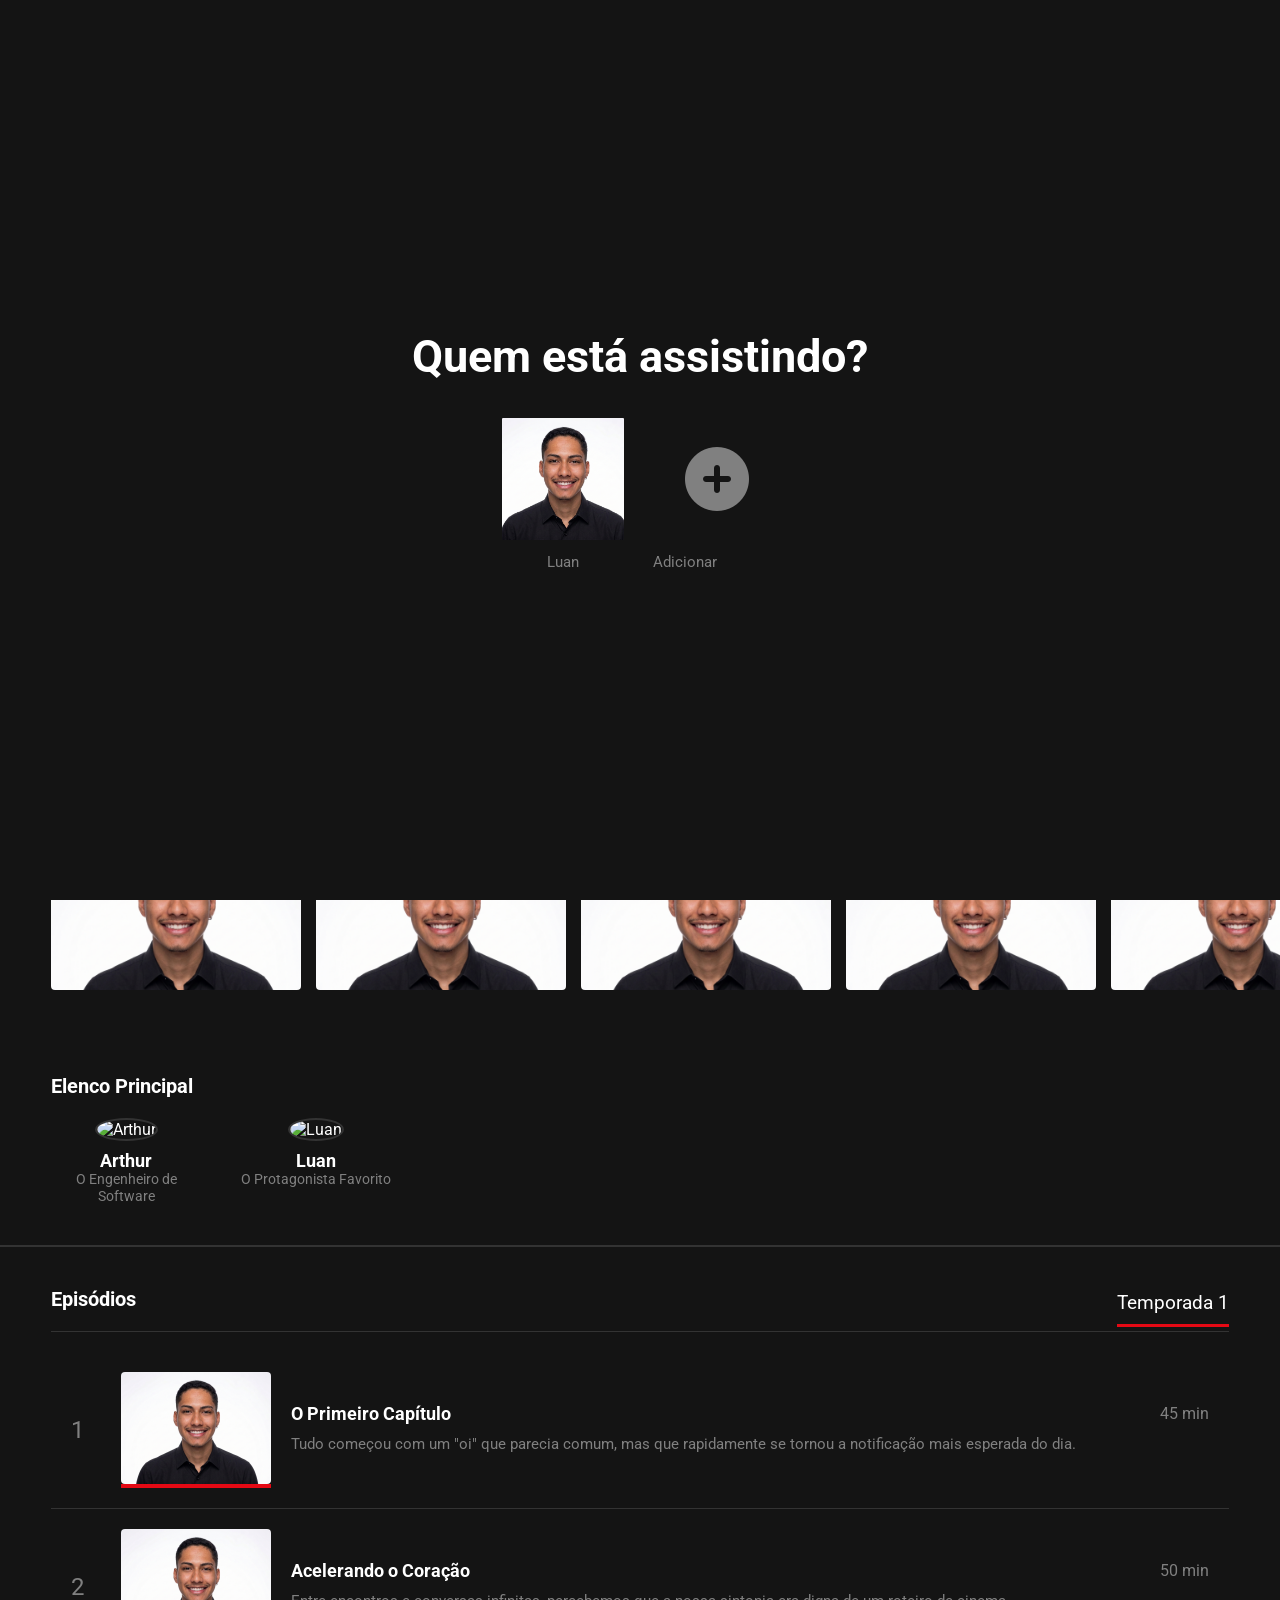
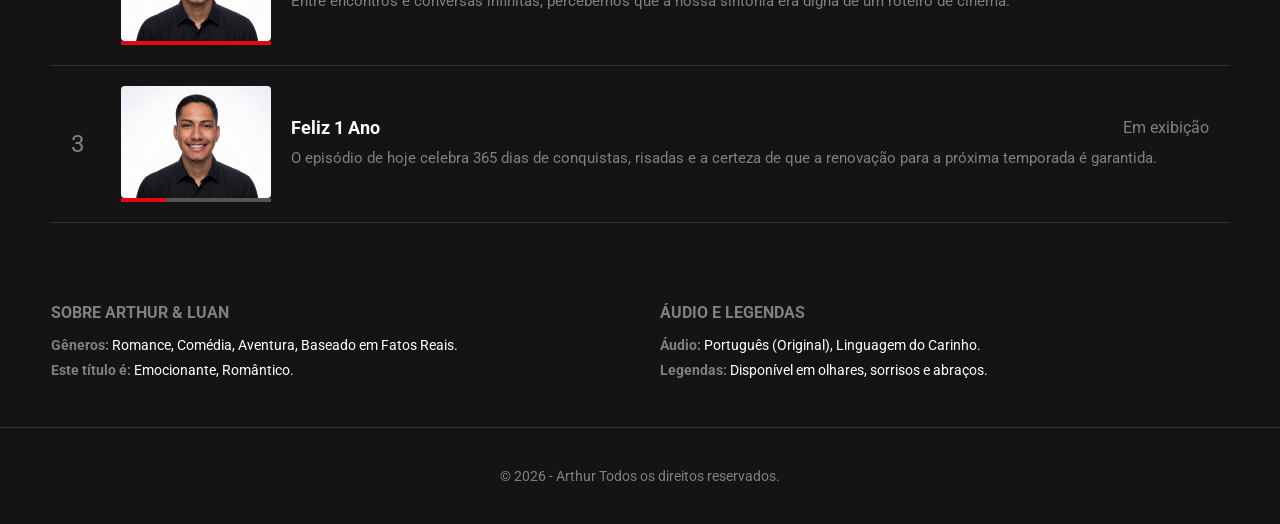
==== index.html @ 7c1b58a2 "fix: atualização do video + episodios" ====
<!DOCTYPE html>
<html lang="pt-br">
<head>
    <meta charset="UTF-8">
    <meta name="viewport" content="width=device-width, initial-scale=1.0">
    <title>Feliz 1 Ano - Arthur & Luan</title>
    
    <link href="https://fonts.googleapis.com/css2?family=Great+Vibes&family=Roboto:wght@400;700&display=swap" rel="stylesheet">
    <link rel="stylesheet" href="https://cdnjs.cloudflare.com/ajax/libs/font-awesome/6.5.1/css/all.min.css">
    
    <link rel="stylesheet" href="https://cdn.jsdelivr.net/npm/swiper@11/swiper-bundle.min.css" />
    
    <link rel="stylesheet" href="style.css">
</head>
<body>

    <div id="tela-perfis" class="perfis-container">
    <h1 class="perfis-titulo">Quem está assistindo?</h1>
    <div class="perfis-lista">
        <div class="perfil" onclick="entrarNoSite('Luan')">
            <div class="avatar"><img src="assets/img/Gemini_Generated_Image_ua46cbua46cbua46.png" alt="Luan"></div>
            <span class="nome">Luan</span>
        </div>

        <div class="perfil-adicionar">
            <div class="avatar"><i class="fa-solid fa-circle-plus"></i></div>
            <span class="nome">Adicionar</span>
        </div>
    </div>
</div>

    <div id="intro-netflix" class="intro-netflix">
        <img src="assets/img/Logo-Netflix.png" alt="Netflix Logo" class="logo-animada">
    </div>

    <header class="cabecalho">
        <div class="logo">
            <img src="assets/img/Logo-Netflix.png" alt="Netflix" width="100px">
        </div>

        <nav>
            <a href="#">Início</a>
            <a href="#">Séries</a>
            <a href="#">Filmes</a>
            <a href="#">Minha Lista</a>
        </nav>

    </header>

    <div id="pagina-video" class="video-overlay">
    <button class="btn-voltar" onclick="fecharVideo()"><i class="fa-solid fa-arrow-left"></i> Voltar</button>

    <div id="loading-video" class="loading-container">
    <div class="netflix-loader"></div>
</div>
    
<div class="video-container">
    <div id="loading-video" class="loading-container">
        <div class="netflix-loader"></div>
    </div>
    
    <iframe 
        id="meuVideo" 
        width="100%" 
        height="500" 
        src="https://www.youtube.com/embed/HJXtL4OrN-o?autoplay=1&mute=0&rel=0&showinfo=0" 
        title="YouTube video player" 
        frameborder="0" 
        allow="accelerometer; autoplay; clipboard-write; encrypted-media; gyroscope; picture-in-picture; web-share" 
        allowfullscreen>
    </iframe>
</div>
        
        <div class="video-info">
            <h2>Arthur e Luan: O Filme</h2>
            <p class="status">100% Relevante • 2026 • 1 Temporada</p>
            <p class="sinopse-detalhada">
                Neste episódio especial, acompanhamos a jornada de dois protagonistas que descobriram que o amor real supera qualquer ficção. 
                Uma história repleta de risadas, superação e momentos que merecem o Oscar de melhor casal.
            </p>
        </div>
    </div>
</div>

    <section class="banner">
        <div class="conteudo">
            <h1 class="titulo-principal">Arthur e Luan</h1> 
            
            <div class="detalhes">
                <span>05 DE ABRIL - 1 TEMPORADA</span>
                <span class="stars">
                    <i class="fa-solid fa-star"></i>
                    <i class="fa-solid fa-star"></i>
                    <i class="fa-solid fa-star"></i>
                    <i class="fa-solid fa-star"></i>
                    <i class="fa-solid fa-star"></i>
                </span>
            </div> 
                
            <p class="descricao">
                Hoje é um dia muito especial, pois celebramos o primeiro ano de uma história de amor que tem sido tão incrível quanto uma série da Netflix. Desde o momento em que nos conhecemos, cada capítulo da nossa jornada juntos tem sido repleto de momentos inesquecíveis, risadas compartilhadas e um amor que só cresce a cada dia. Feliz 1 ano para nós! 
            </p>
            
            <div class="botoes">
                <button class="btn-assistir">
                    <i class="fa-solid fa-play"></i> Assistir
                </button>
                <button class="btn-lista">
                    <i class="fa-solid fa-plus"></i> Minha Lista
                </button>
                <button class="btn-round">
                    <i class="fa-regular fa-thumbs-up"></i>
                </button>
            </div>
        </div> 
    </section>

    <section class="momentos">
        <h2 class="titulo-momentos">Momentos Inesquecíveis</h2>
        <div class="swiper swiper-container">
            <div class="swiper-wrapper">
                <div class="swiper-slide"><img src="assets/img/Gemini_Generated_Image_ua46cbua46cbua46.png" alt="Primeiro Encontro" class="momento"></div>
                <div class="swiper-slide"><img src="assets/img/Gemini_Generated_Image_ua46cbua46cbua46.png" alt="Nossa Viagem" class="momento"></div>
                <div class="swiper-slide"><img src="assets/img/Gemini_Generated_Image_ua46cbua46cbua46.png" alt="Jantar Especial" class="momento"></div>
                <div class="swiper-slide"><img src="assets/img/Gemini_Generated_Image_ua46cbua46cbua46.png" alt="Cinema Juntos" class="momento"></div>
                <div class="swiper-slide"><img src="assets/img/Gemini_Generated_Image_ua46cbua46cbua46.png" alt="Feliz 1 Ano" class="momento"></div>
            </div>
        </div>
    </section>

    <section class="elenco-container">
    <h2 class="titulo-momentos">Elenco Principal</h2>
    <div class="elenco-lista">
        <div class="ator">
            <img src="assets/img/" alt="Arthur">
            <p class="nome-ator">Arthur</p>
            <p class="personagem">O Engenheiro de Software</p>
        </div>
        <div class="ator">
            <img src="assets/img/perfil-luan.png" alt="Luan">
            <p class="nome-ator">Luan</p>
            <p class="personagem">O Protagonista Favorito</p>
        </div>
    </div>
</section>

<section class="episodios-container">
    <div class="header-episodios">
        <h2 class="titulo-momentos">Episódios</h2>
        <span class="temporada-label">Temporada 1</span>
    </div>
    
    <div class="lista-episodios">
        <div class="episodio-card">
            <div class="ep-numero">1</div>
            <div class="ep-thumb">
                <img src="assets/img/Gemini_Generated_Image_ua46cbua46cbua46.png" alt="Ep 1">
                <div class="barra-progresso"><div class="progresso" style="width: 100%;"></div></div>
            </div>
            <div class="ep-info">
                <div class="ep-titulo">
                    <h4>O Primeiro Capítulo</h4>
                    <span>45 min</span>
                </div>
                <p>Tudo começou com um "oi" que parecia comum, mas que rapidamente se tornou a notificação mais esperada do dia.</p>
            </div>
        </div>

        <div class="episodio-card">
            <div class="ep-numero">2</div>
            <div class="ep-thumb">
                <img src="assets/img/Gemini_Generated_Image_ua46cbua46cbua46.png" alt="Ep 2">
                <div class="barra-progresso"><div class="progresso" style="width: 100%;"></div></div>
            </div>
            <div class="ep-info">
                <div class="ep-titulo">
                    <h4>Acelerando o Coração</h4>
                    <span>50 min</span>
                </div>
                <p>Entre encontros e conversas infinitas, percebemos que a nossa sintonia era digna de um roteiro de cinema.</p>
            </div>
        </div>

        <div class="episodio-card">
            <div class="ep-numero">3</div>
            <div class="ep-thumb">
                <img src="assets/img/Gemini_Generated_Image_ua46cbua46cbua46.png" alt="Ep 3">
                <div class="barra-progresso"><div class="progresso" style="width: 30%;"></div></div>
            </div>
            <div class="ep-info">
                <div class="ep-titulo">
                    <h4>Feliz 1 Ano</h4>
                    <span>Em exibição</span>
                </div>
                <p>O episódio de hoje celebra 365 dias de conquistas, risadas e a certeza de que a renovação para a próxima temporada é garantida.</p>
            </div>
        </div>
    </div>
</section>

<section class="detalhes-tecnicos">
    <div class="coluna-tecnica">
        <h3>Sobre Arthur & Luan</h3>
        <p><strong>Gêneros:</strong> Romance, Comédia, Aventura, Baseado em Fatos Reais.</p>
        <p><strong>Este título é:</strong> Emocionante, Romântico.</p>
    </div>
    <div class="coluna-tecnica">
        <h3>Áudio e Legendas</h3>
        <p><strong>Áudio:</strong> Português (Original), Linguagem do Carinho.</p>
        <p><strong>Legendas:</strong> Disponível em olhares, sorrisos e abraços.</p>
    </div>
</section>
    

    <div id="modal-momento" class="modal">
        <span class="fechar-modal">&times;</span>
        <div class="modal-conteudo">
            <img id="img-modal" src="" alt="">
            <div class="modal-texto">
                <h3 id="titulo-modal"></h3>
                <p id="descricao-modal"></p>
            </div>
        </div>
    </div>

    <footer class="rodape">
        <p>&copy; 2026 - Arthur Todos os direitos reservados.</p>
    </footer>

    <script src="https://cdn.jsdelivr.net/npm/swiper@11/swiper-bundle.min.js"></script>
    <script src="script.js"></script>


</body>
</html>
---- style.css ----
/* ========================================================== */
/* ===================== RESET E GERAL ====================== */
/* ========================================================== */
* {
    margin: 0; padding: 0; box-sizing: border-box;
}

body {
    font-family: 'Roboto', sans-serif;
    background-color: #141414;
    color: #fff;
    overflow-x: hidden;
}

/* ========================================================== */
/* =================== INTRO E PERFIS ======================= */
/* ========================================================== */
.intro-netflix {
    position: fixed;
    top: 0; left: 0; width: 100vw; height: 100vh;
    background-color: #000;
    display: flex; justify-content: center; align-items: center;
    z-index: 11000;
    animation: sumirTela 1s ease-in-out 3s forwards;
}

.logo-animada {
    width: 300px;
    animation: zoomLogo 2.5s ease-in-out forwards;
}

@keyframes zoomLogo {
    0% { transform: scale(0.7); opacity: 0; }
    50% { opacity: 1; }
    100% { transform: scale(1.1); opacity: 1; }
}

@keyframes sumirTela {
    to { opacity: 0; visibility: hidden; }
}

.perfis-container {
    position: fixed;
    top: 0; left: 0; width: 100vw; height: 100vh;
    background-color: #141414;
    display: flex; flex-direction: column;
    justify-content: center; align-items: center;
    z-index: 10000;
    transition: opacity 0.5s ease;
}

.perfis-titulo {
    font-size: 3.5vw; color: #fff; margin-bottom: 2rem;
}

.perfis-lista { display: flex; gap: 2vw; }
.perfil { cursor: pointer; text-align: center; }

.avatar {
    width: 10vw; height: 10vw; min-width: 100px; min-height: 100px;
    border-radius: 4px; overflow: hidden;
    border: 3px solid transparent;
    transition: border 0.3s;
}

.avatar img { width: 100%; height: 100%; object-fit: cover; }
.perfil:hover .avatar { border: 3px solid #fff; }
.nome { display: block; margin-top: 10px; color: #808080; font-size: 1.2vw; }

.perfil-adicionar .avatar {
    background-color: transparent; display: flex; 
    justify-content: center; align-items: center; font-size: 4rem; color: #808080;
}

/* ========================================================== */
/* ================== HEADER E BANNER ======================= */
/* ========================================================== */
.cabecalho {
    display: flex; align-items: center;
    padding: 1rem 4%;
    background-image: linear-gradient(to bottom, rgba(0,0,0,0.7) 10%, transparent);
    position: fixed; top: 0; width: 100%; z-index: 100;
    gap: 40px;
}

.cabecalho nav a { color: #fff; text-decoration: none; font-size: 14px; margin-right: 15px; }

.banner {
    height: 85vh;
    background: linear-gradient(to right, rgba(0,0,0,0.8) 30%, transparent 70%), 
                url('./assets/img/Gemini_Generated_Image_ua46cbua46cbua46.png') no-repeat center center/cover;
    display: flex; align-items: flex-end; padding: 0 4% 100px;
    position: relative;
}

.banner::after {
    content: ''; position: absolute; top: 0; left: 0; width: 100%; height: 100%;
    background: linear-gradient(to top, #141414 5%, transparent 40%);
}

.conteudo { position: relative; z-index: 2; max-width: 600px; }

.titulo-principal {
    font-family: 'Great Vibes', cursive; font-size: 80px; margin-bottom: 10px;
}

.stars i { color: #e50914; font-size: 14px; }

.descricao {
    margin: 20px 0; font-size: 1.1rem; line-height: 1.5; color: #e5e5e5;
    text-shadow: 2px 2px 4px rgba(0,0,0,0.8);
}

.botoes { display: flex; align-items: center; gap: 15px; }

.btn-assistir {
    background: #fff; color: #000; border: none; padding: 10px 25px;
    font-weight: bold; font-size: 18px; border-radius: 4px; cursor: pointer;
    display: flex; align-items: center; gap: 10px;
}

.btn-lista, .btn-round {
    background: rgba(109, 109, 110, 0.7); color: #fff; border: none;
    cursor: pointer; border-radius: 4px; font-weight: bold;
}

.btn-lista { padding: 10px 25px; font-size: 18px; display: flex; align-items: center; gap: 10px; }

.btn-round {
    width: 44px; height: 44px; border-radius: 50%;
    border: 2px solid rgba(255,255,255,0.5);
    display: flex; justify-content: center; align-items: center;
}

/* ========================================================== */
/* ================= GALERIA SWIPER ========================= */
/* ========================================================== */
.momentos { padding: 40px 4%; overflow: hidden; }
.titulo-momentos { margin-bottom: 20px; font-size: 20px; }

.swiper { overflow: visible !important; display: flex; }
.swiper-wrapper { display: flex; flex-direction: row; }
.swiper-slide { flex-shrink: 0; width: auto; }

.momento {
    width: 250px; aspect-ratio: 16/9; object-fit: cover;
    border-radius: 4px; transition: 0.3s; cursor: pointer;
}

.momento:hover { transform: scale(1.1); z-index: 5; }

/* ========================================================== */
/* =================== PÁGINA DE VÍDEO ====================== */
/* ========================================================== */
.video-overlay {
    display: none !important; 
    position: fixed;
    top: 0; left: 0; width: 100%; height: 100%;
    background-color: #141414;
    z-index: 5000;
    overflow-y: auto;
    padding: 80px 4% 40px;
    display: flex;
    flex-direction: column;
    align-items: center; 
}

.btn-voltar {
    position: absolute; top: 25px; left: 4%;
    background: transparent; color: white; border: none;
    font-size: 1.2rem; cursor: pointer; z-index: 5100;
    display: flex; align-items: center; gap: 10px;
}

.video-container {
    width: 100%;
    max-width: 900px;
    aspect-ratio: 16 / 9;
    background: #000;
    border-radius: 8px;
    overflow: hidden;
    margin-bottom: 30px;
}

#meuVideo { width: 100%; height: 100%; border: none; }

.video-info { width: 100%; max-width: 900px; text-align: left; }
.video-info h2 { font-size: 2.5rem; margin-bottom: 10px; }
.status { color: #46d369; font-weight: bold; margin-bottom: 15px; display: block; }
.sinopse-detalhada { font-size: 1.2rem; line-height: 1.6; color: #cccccc; }

/* ========================================================== */
/* ==================== MODAL (FOTOS) ======================= */
/* ========================================================== */
.modal {
    display: none; position: fixed; z-index: 12000;
    top: 0; left: 0; width: 100%; height: 100%;
    background: rgba(0,0,0,0.9); justify-content: center; align-items: center;
    padding: 20px;
}

.modal-conteudo {
    background: #181818; max-width: 800px; width: 90%; border-radius: 8px; 
    overflow: hidden; position: relative; animation: abrirModal 0.3s ease-out;
}

@keyframes abrirModal {
    from { transform: scale(0.8); opacity: 0; }
    to { transform: scale(1); opacity: 1; }
}

#img-modal { 
    width: 100%; height: auto; max-height: 70vh; 
    object-fit: contain; display: block; 
}

.modal-texto { padding: 20px; text-align: center; }
.fechar-modal {
    position: absolute; top: 10px; right: 20px; color: #fff; 
    font-size: 35px; cursor: pointer; z-index: 10;
}

/* ========================================================== */
/* ================ RESPONSIVIDADE (MOBILE) ================= */
/* ========================================================== */
@media (max-width: 768px) {
    .perfis-titulo { font-size: 1.8rem; }
    .perfis-lista { flex-wrap: wrap; justify-content: center; gap: 20px; }
    .avatar { width: 120px; height: 120px; }
    .nome { font-size: 1rem; }

    .cabecalho nav { display: none; }
    .titulo-principal { font-size: 45px; }
    .banner { height: 75vh; padding-bottom: 60px; }
    .descricao { font-size: 0.95rem; }
    
    .botoes { flex-direction: column; align-items: flex-start; }
    .btn-assistir, .btn-lista { width: 100%; justify-content: center; }

    .video-info h2 { font-size: 1.8rem; }
}

/* ========================================================== */
/* ======================= RODAPÉ =========================== */
/* ========================================================== */
.rodape {
    padding: 40px; text-align: center; color: #808080;
    font-size: 14px; background-color: #141414; border-top: 1px solid #333;
}

.netflix-loader {
    width: 60px; height: 60px;
    border: 6px solid rgba(255, 255, 255, 0.1); border-top: 6px solid #e50914; 
    border-radius: 50%; animation: girar 1s linear infinite;
}
@keyframes girar { from { transform: rotate(0deg); } to { transform: rotate(360deg); } }

/* ELENCO */
.elenco-container { padding: 40px 4%; }
.elenco-lista { display: flex; gap: 40px; margin-top: 20px; }
.ator { text-align: center; width: 150px; }
.ator img { 
    width: 120px; height: 120px; border-radius: 50%; 
    object-fit: cover; margin-bottom: 10px; border: 2px solid #333;
}
.nome-ator { font-weight: bold; font-size: 1.1rem; }
.personagem { color: #808080; font-size: 0.9rem; }

/* EPISÓDIOS */
.episodios-container { padding: 40px 4%; border-top: 2px solid #333; }
.header-episodios { display: flex; justify-content: space-between; align-items: center; border-bottom: 1px solid #333; margin-bottom: 20px; }
.temporada-label { font-size: 1.2rem; color: #fff; padding-bottom: 10px; border-bottom: 3px solid #e50914; }

.episodio-card { 
    display: flex; align-items: center; gap: 20px; padding: 20px; 
    border-bottom: 1px solid #333; transition: background 0.3s; cursor: pointer;
}
.episodio-card:hover { background: #222; }
.ep-numero { font-size: 1.5rem; color: #808080; width: 30px; }
.ep-thumb { position: relative; width: 150px; flex-shrink: 0; }
.ep-thumb img { width: 100%; border-radius: 4px; }
.barra-progresso { position: absolute; bottom: 0; left: 0; width: 100%; height: 4px; background: #555; }
.progresso { height: 100%; background: #e50914; }

.ep-info { flex-grow: 1; }
.ep-titulo { display: flex; justify-content: space-between; margin-bottom: 10px; }
.ep-titulo h4 { font-size: 1.1rem; }
.ep-titulo span { color: #808080; }
.ep-info p { color: #808080; font-size: 0.95rem; line-height: 1.4; }

/* DETALHES TÉCNICOS */
.detalhes-tecnicos { padding: 40px 4%; display: grid; grid-template-columns: 1fr 1fr; gap: 40px; background: #141414; }
.coluna-tecnica h3 { color: #808080; font-size: 1rem; margin-bottom: 15px; text-transform: uppercase; }
.coluna-tecnica p { font-size: 0.9rem; margin-bottom: 8px; color: #fff; }
.coluna-tecnica strong { color: #808080; }

@media (max-width: 768px) {
    .episodio-card { flex-direction: column; align-items: flex-start; }
    .ep-thumb { width: 100%; }
    .detalhes-tecnicos { grid-template-columns: 1fr; }
}
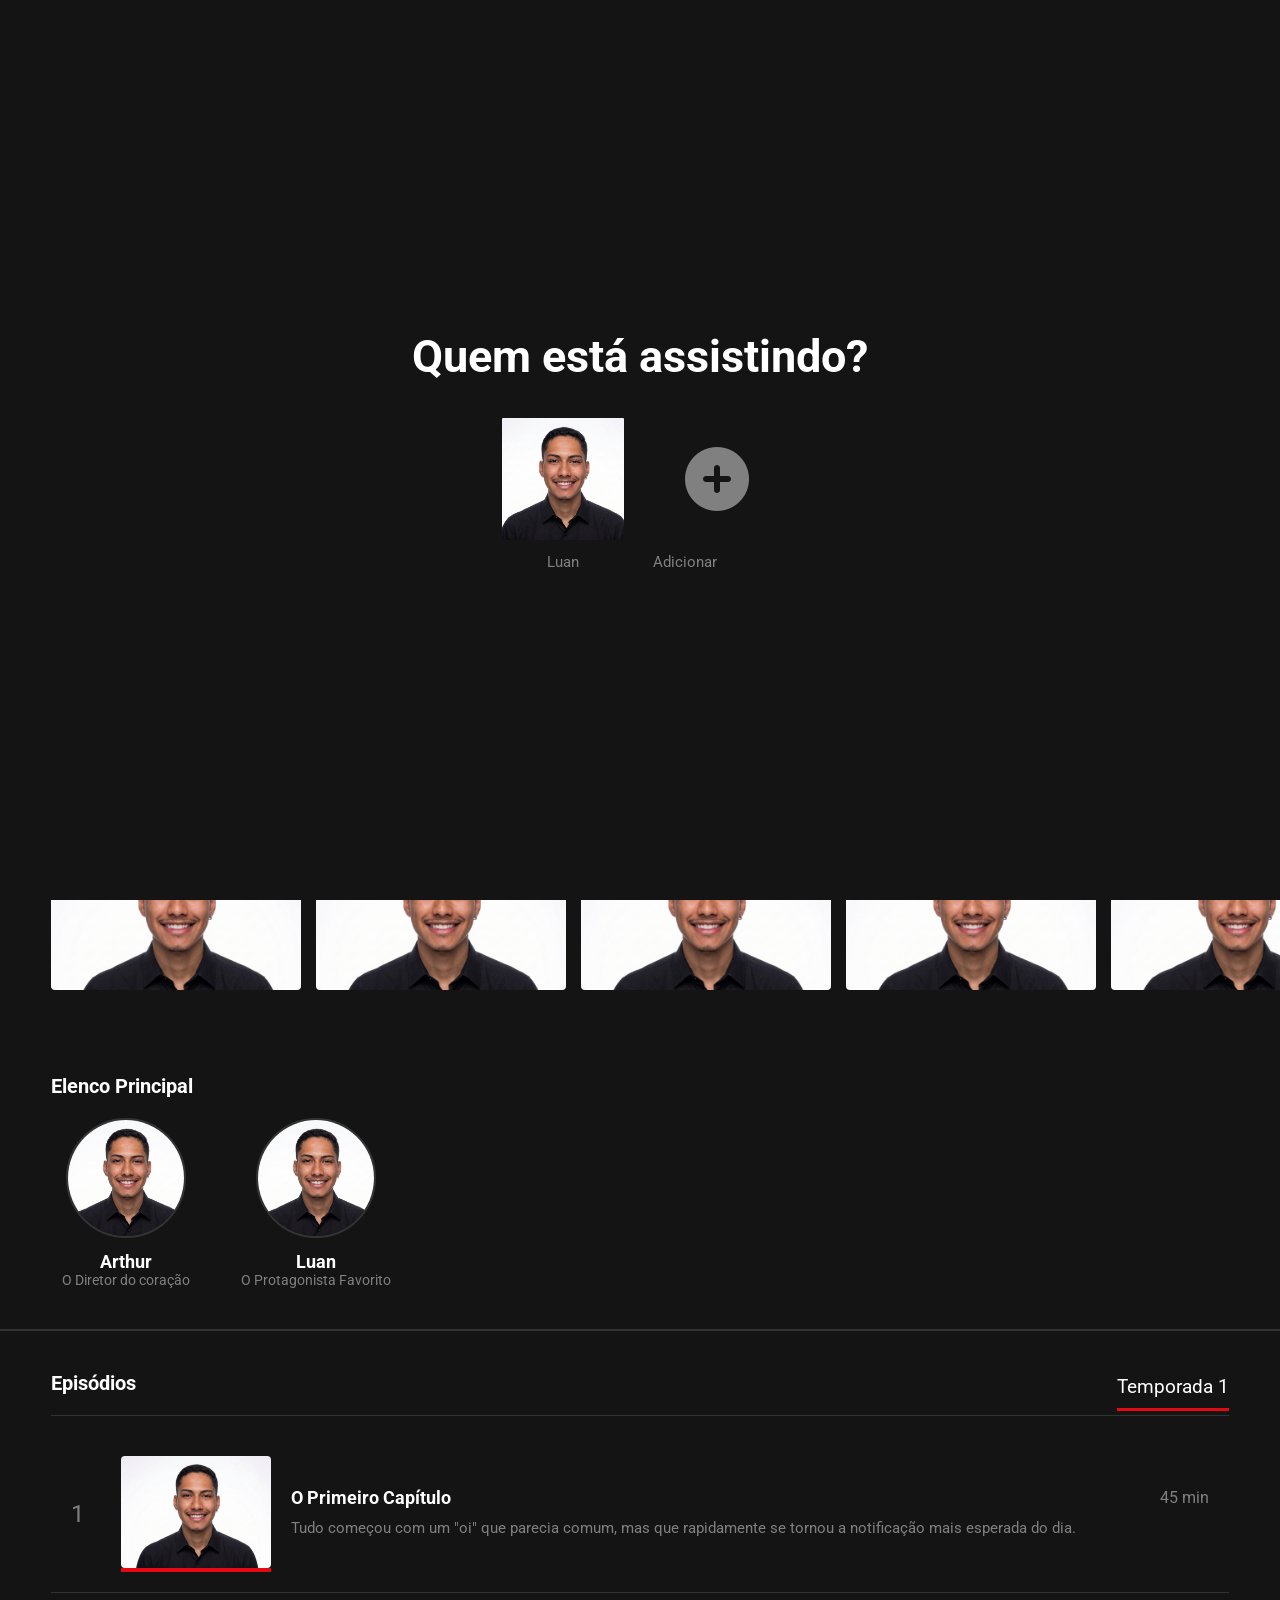
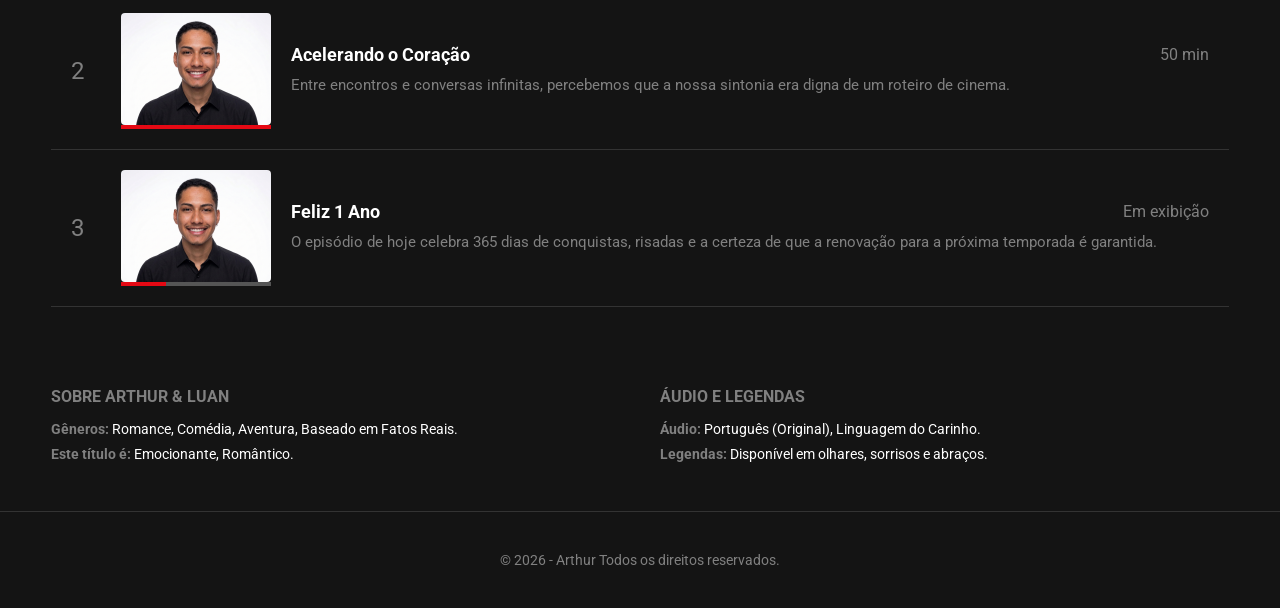
==== commit 18e16210: "fix: arrumado o botao de play + video rodando" ====
--- a/index.html
+++ b/index.html
@@ -47,29 +47,21 @@
 
     </header>
 
-    <div id="pagina-video" class="video-overlay">
-    <button class="btn-voltar" onclick="fecharVideo()"><i class="fa-solid fa-arrow-left"></i> Voltar</button>
-
-    <div id="loading-video" class="loading-container">
-    <div class="netflix-loader"></div>
-</div>
-    
-<div class="video-container">
-    <div id="loading-video" class="loading-container">
-        <div class="netflix-loader"></div>
-    </div>
-    
-    <iframe 
-        id="meuVideo" 
-        width="100%" 
-        height="500" 
-        src="https://www.youtube.com/embed/HJXtL4OrN-o?autoplay=1&mute=0&rel=0&showinfo=0" 
-        title="YouTube video player" 
-        frameborder="0" 
-        allow="accelerometer; autoplay; clipboard-write; encrypted-media; gyroscope; picture-in-picture; web-share" 
-        allowfullscreen>
-    </iframe>
-</div>
+   <div id="pagina-video" class="video-overlay">
+        <button class="btn-voltar" onclick="fecharVideo()"><i class="fa-solid fa-arrow-left"></i> Voltar</button>
+
+        <div class="video-container">
+            <iframe 
+                id="meuVideo" 
+                width="100%" 
+                height="500" 
+                src="https://www.youtube.com/embed/HJXtL4OrN-o?rel=0&enablejsapi=1" 
+                title="YouTube video player" 
+                frameborder="0" 
+                allow="accelerometer; autoplay; clipboard-write; encrypted-media; gyroscope; picture-in-picture; web-share" 
+                allowfullscreen>
+            </iframe>
+        </div>
         
         <div class="video-info">
             <h2>Arthur e Luan: O Filme</h2>
@@ -79,10 +71,7 @@
                 Uma história repleta de risadas, superação e momentos que merecem o Oscar de melhor casal.
             </p>
         </div>
-    </div>
-</div>
-
-    <section class="banner">
+    </div> <section class="banner">
         <div class="conteudo">
             <h1 class="titulo-principal">Arthur e Luan</h1> 
             
@@ -132,12 +121,12 @@
     <h2 class="titulo-momentos">Elenco Principal</h2>
     <div class="elenco-lista">
         <div class="ator">
-            <img src="assets/img/" alt="Arthur">
+            <img src="assets/img/Gemini_Generated_Image_ua46cbua46cbua46.png" alt="Arthur">
             <p class="nome-ator">Arthur</p>
-            <p class="personagem">O Engenheiro de Software</p>
+            <p class="personagem">O Diretor do coração</p>
         </div>
         <div class="ator">
-            <img src="assets/img/perfil-luan.png" alt="Luan">
+            <img src="assets/img/Gemini_Generated_Image_ua46cbua46cbua46.png" alt="Luan">
             <p class="nome-ator">Luan</p>
             <p class="personagem">O Protagonista Favorito</p>
         </div>
--- a/style.css
+++ b/style.css
@@ -153,18 +153,22 @@
 /* =================== PÁGINA DE VÍDEO ====================== */
 /* ========================================================== */
 .video-overlay {
-    display: none !important; 
+    display: none; /* REMOVA O !IMPORTANT DAQUI */
     position: fixed;
-    top: 0; left: 0; width: 100%; height: 100%;
-    background-color: #141414;
-    z-index: 5000;
+    top: 0; 
+    left: 0; 
+    width: 100vw; 
+    height: 100vh;
+    background-color: #000; /* Fundo totalmente preto para o modo cinema */
+    z-index: 9999; /* Garanta que seja maior que o z-index de tudo (inclusive header) */
     overflow-y: auto;
     padding: 80px 4% 40px;
-    display: flex;
+    
+    /* Centralização total */
     flex-direction: column;
     align-items: center; 
-}
-
+    justify-content: center; 
+}
 .btn-voltar {
     position: absolute; top: 25px; left: 4%;
     background: transparent; color: white; border: none;
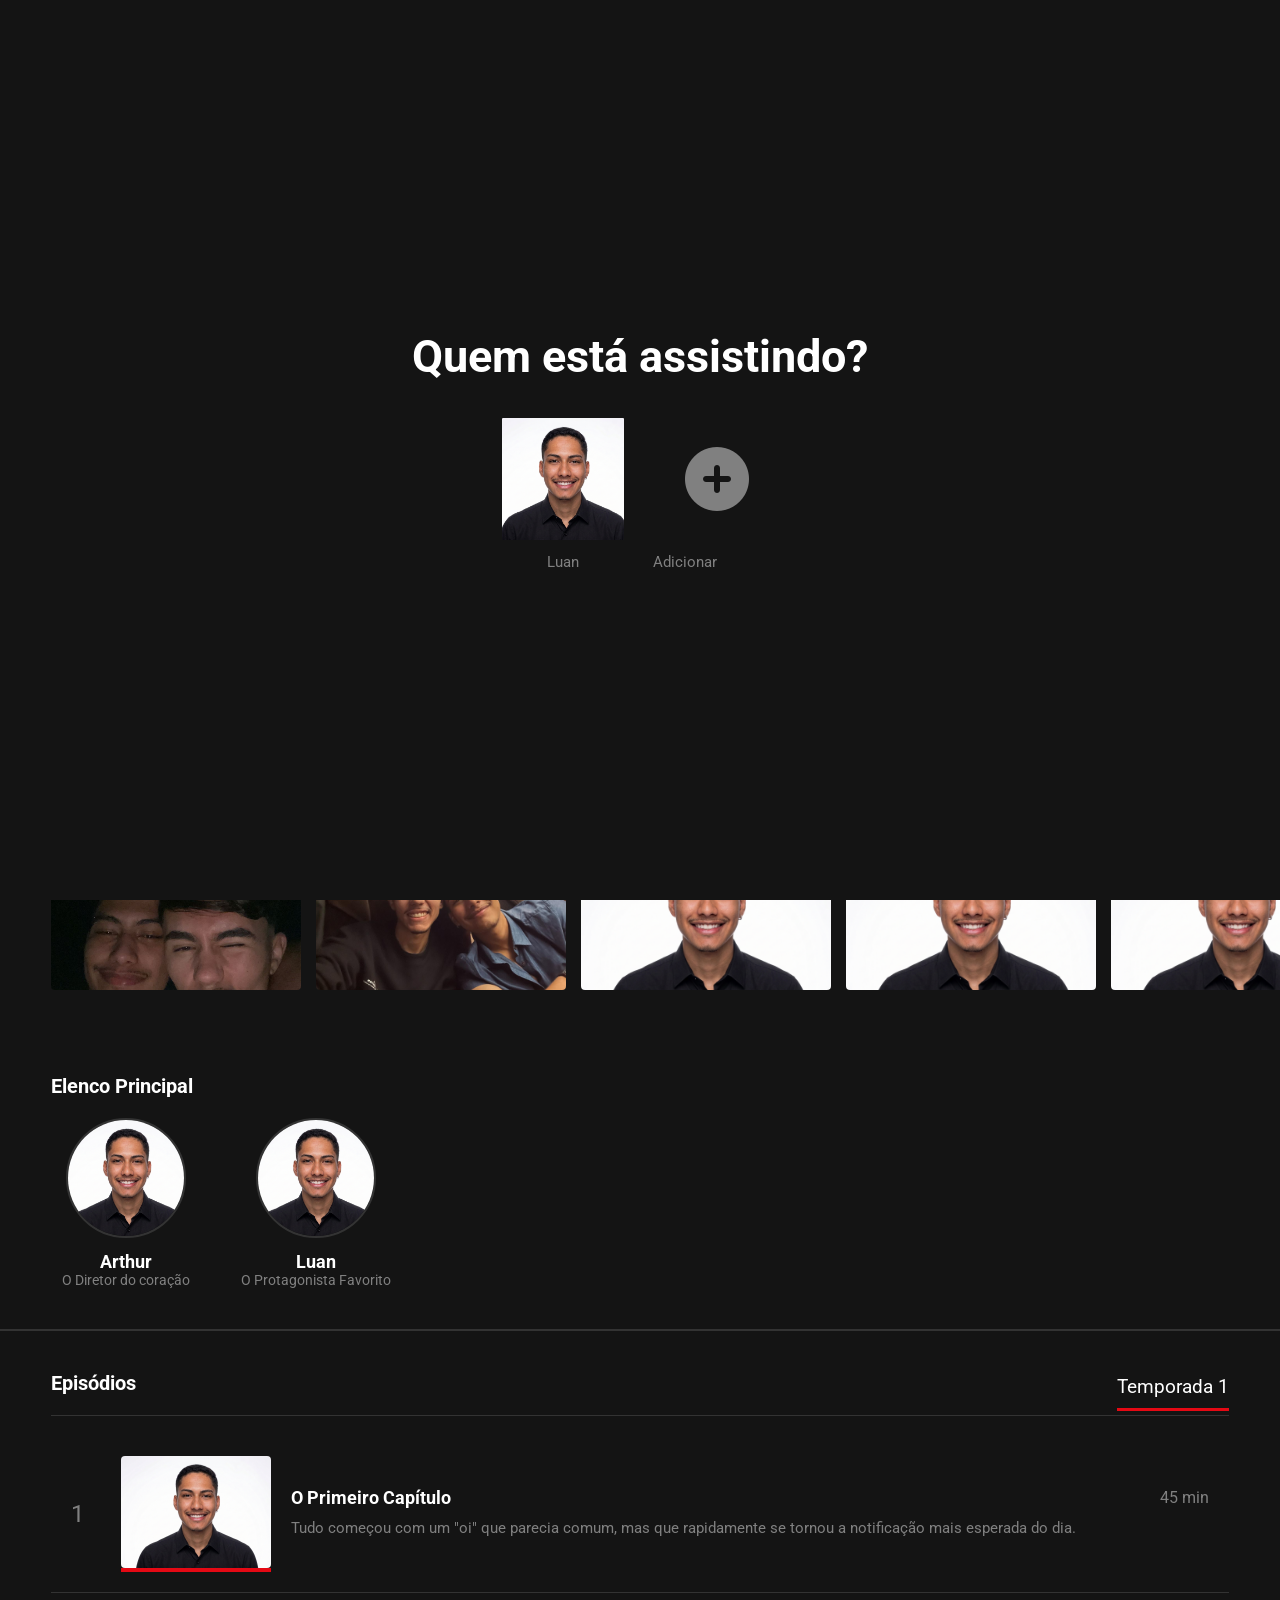
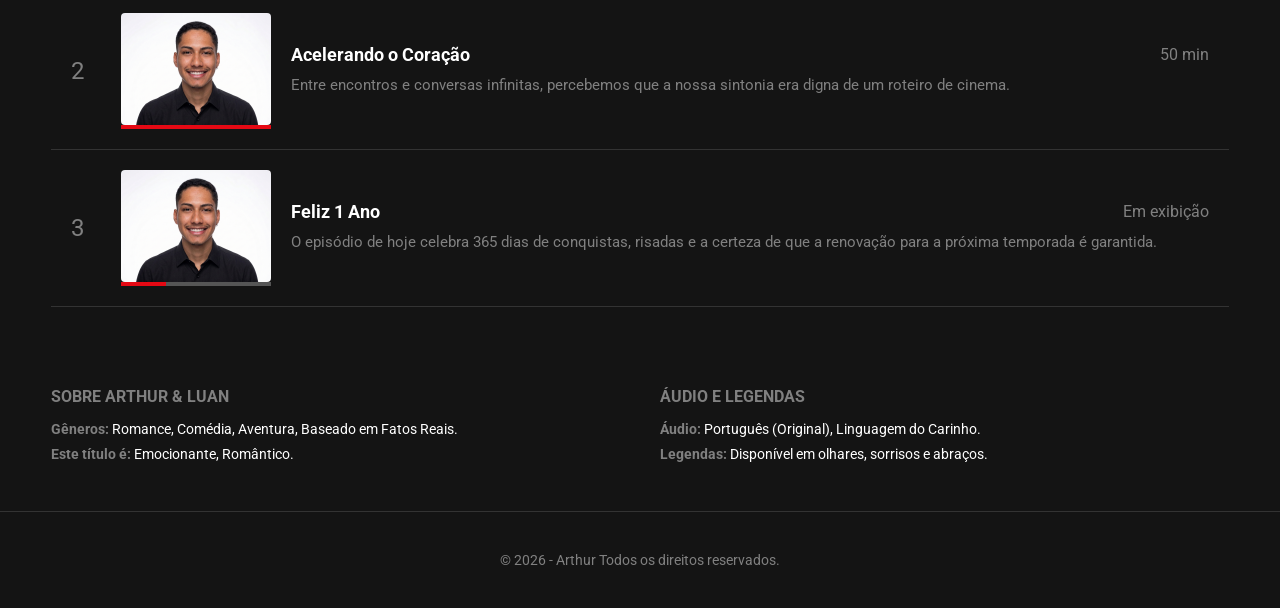
==== commit 1ed7948b: "fix: arrumado bug de tela de celular" ====
--- a/index.html
+++ b/index.html
@@ -108,8 +108,8 @@
         <h2 class="titulo-momentos">Momentos Inesquecíveis</h2>
         <div class="swiper swiper-container">
             <div class="swiper-wrapper">
-                <div class="swiper-slide"><img src="assets/img/Gemini_Generated_Image_ua46cbua46cbua46.png" alt="Primeiro Encontro" class="momento"></div>
-                <div class="swiper-slide"><img src="assets/img/Gemini_Generated_Image_ua46cbua46cbua46.png" alt="Nossa Viagem" class="momento"></div>
+                <div class="swiper-slide"><img src="assets/img/primeiro-encontro.jpeg" alt="Primeiro Encontro" class="momento"></div>
+                <div class="swiper-slide"><img src="assets/img/viagem1.jpeg" alt="Nossa Viagem" class="momento"></div>
                 <div class="swiper-slide"><img src="assets/img/Gemini_Generated_Image_ua46cbua46cbua46.png" alt="Jantar Especial" class="momento"></div>
                 <div class="swiper-slide"><img src="assets/img/Gemini_Generated_Image_ua46cbua46cbua46.png" alt="Cinema Juntos" class="momento"></div>
                 <div class="swiper-slide"><img src="assets/img/Gemini_Generated_Image_ua46cbua46cbua46.png" alt="Feliz 1 Ano" class="momento"></div>
--- a/style.css
+++ b/style.css
@@ -225,23 +225,50 @@
 }
 
 /* ========================================================== */
-/* ================ RESPONSIVIDADE (MOBILE) ================= */
-/* ========================================================== */
+/* ========== AJUSTES DE RESPONSIVIDADE (MOBILE) ============ */
+/* ========================================================== */
+
 @media (max-width: 768px) {
-    .perfis-titulo { font-size: 1.8rem; }
-    .perfis-lista { flex-wrap: wrap; justify-content: center; gap: 20px; }
-    .avatar { width: 120px; height: 120px; }
-    .nome { font-size: 1rem; }
-
-    .cabecalho nav { display: none; }
-    .titulo-principal { font-size: 45px; }
-    .banner { height: 75vh; padding-bottom: 60px; }
-    .descricao { font-size: 0.95rem; }
+    /* 1. Perfis: Faz os avatares ficarem menores e em fila */
+    .perfis-titulo { font-size: 1.5rem; text-align: center; }
+    .perfis-lista { flex-wrap: wrap; justify-content: center; gap: 15px; }
+    .avatar { width: 100px; height: 100px; min-width: 80px; min-height: 80px; }
+    .nome { font-size: 0.9rem; }
+
+    /* 2. Header: Esconde o menu para não embolar com o logo */
+    .cabecalho { padding: 0.5rem 4%; justify-content: center; }
+    .cabecalho nav { display: none; } 
+
+    /* 3. Banner: Ajusta o texto e os botões */
+    .banner { height: 70vh; padding-bottom: 40px; align-items: center; text-align: center; }
+    .titulo-principal { font-size: 40px !important; }
+    .descricao { font-size: 0.9rem; line-height: 1.4; }
+    .conteudo { max-width: 100%; }
     
-    .botoes { flex-direction: column; align-items: flex-start; }
-    .btn-assistir, .btn-lista { width: 100%; justify-content: center; }
-
-    .video-info h2 { font-size: 1.8rem; }
+    /* Botões empilhados para facilitar o clique no dedo */
+    .botoes { flex-direction: column; width: 100%; gap: 10px; }
+    .btn-assistir, .btn-lista { width: 100%; justify-content: center; padding: 12px; }
+
+    /* 4. Galeria de Momentos: Diminui as capas */
+    .momento { width: 180px; }
+    .titulo-momentos { font-size: 1.2rem; }
+
+    /* 5. Página de Vídeo: Ajusta o Player para não vazar */
+    .video-overlay { padding: 60px 15px 20px; }
+    .video-container { width: 100%; margin-bottom: 20px; }
+    .video-info h2 { font-size: 1.5rem; }
+    .sinopse-detalhada { font-size: 0.95rem; }
+    .btn-voltar { top: 15px; left: 15px; font-size: 1rem; }
+
+    /* 6. Elenco e Episódios */
+    .elenco-lista { gap: 20px; justify-content: center; }
+    .ator img { width: 80px; height: 80px; }
+    
+    .episodio-card { flex-direction: column; align-items: flex-start; padding: 15px 0; }
+    .ep-thumb { width: 100%; }
+    .ep-numero { display: none; } /* Esconde o número para ganhar espaço */
+    
+    .detalhes-tecnicos { grid-template-columns: 1fr; gap: 20px; }
 }
 
 /* ========================================================== */
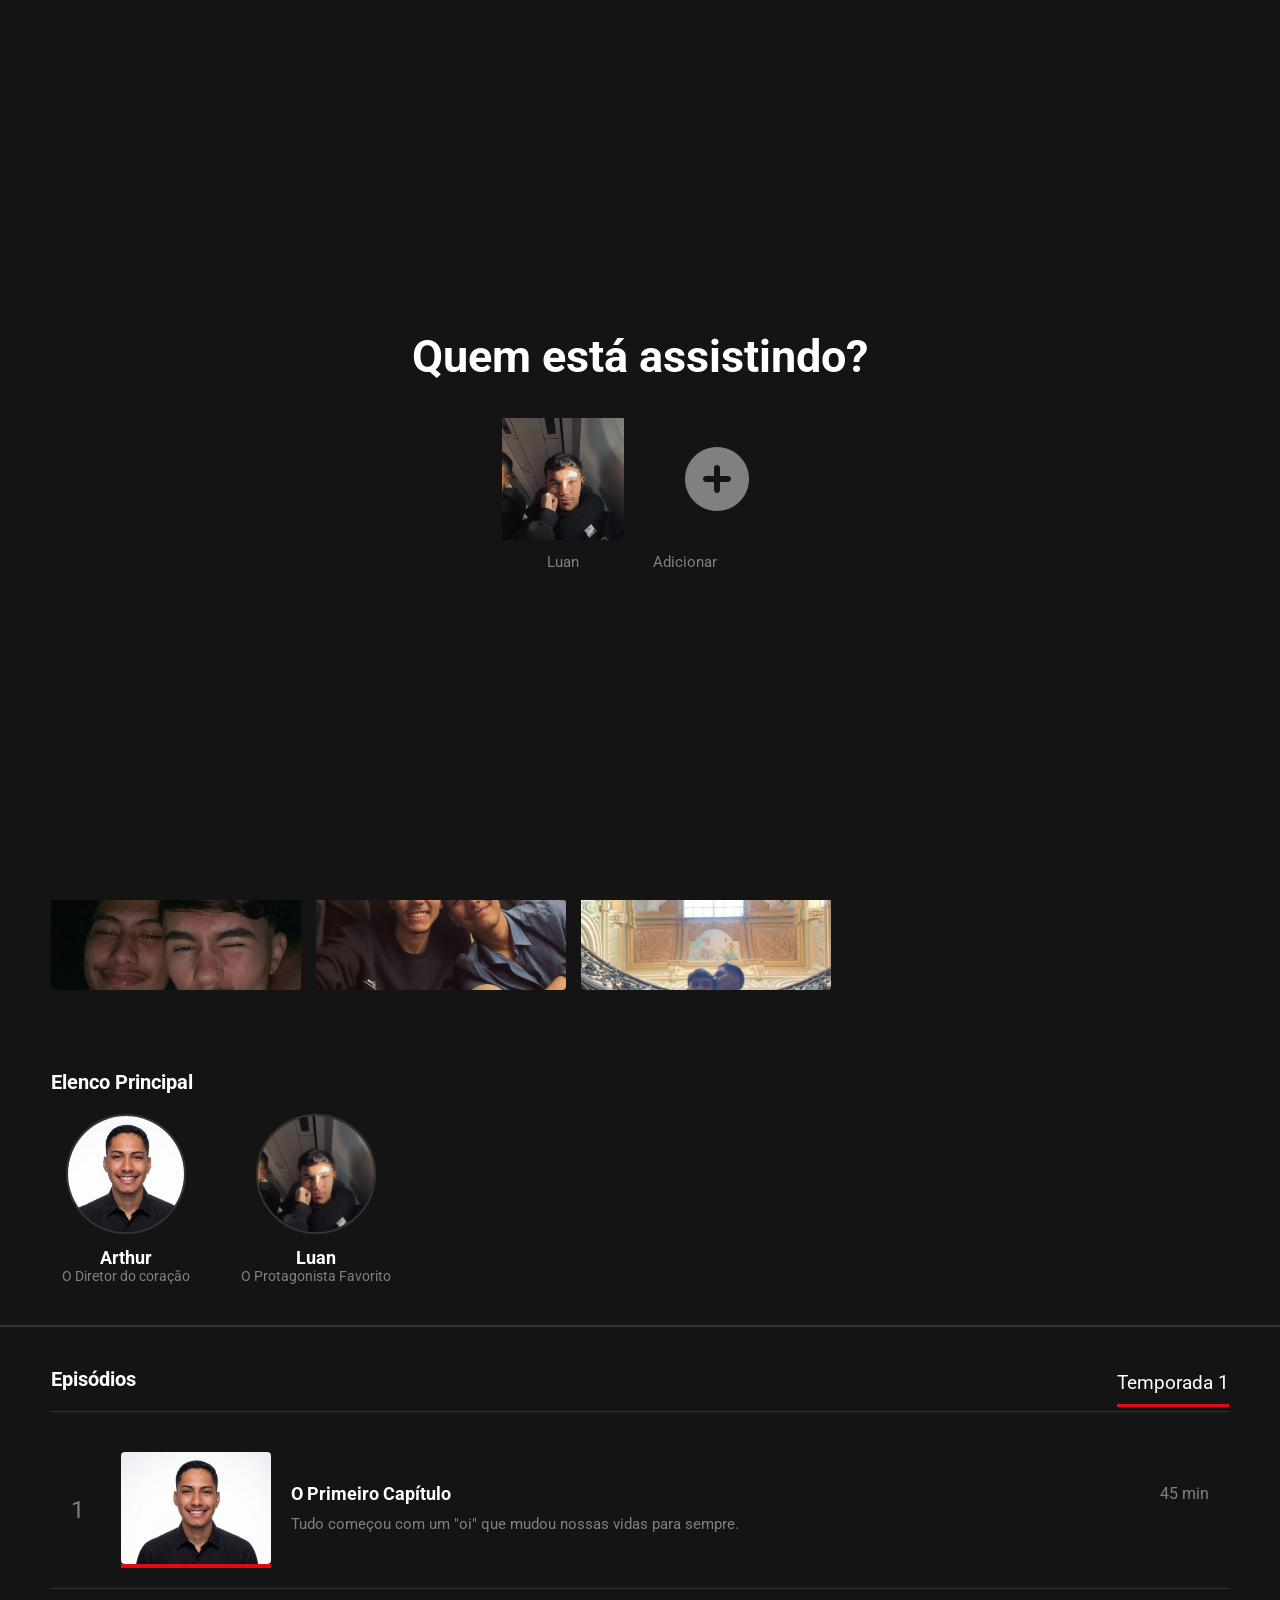
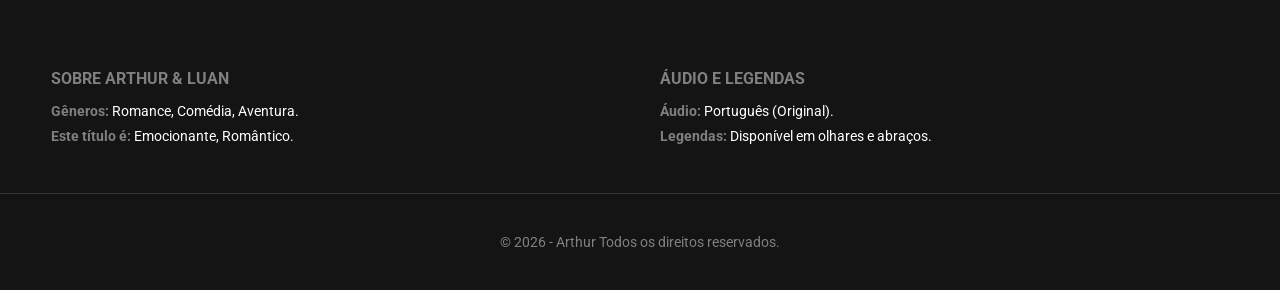
==== commit 3905c20b: "feat: imagens adicionadas e melhoria inicial" ====
--- a/index.html
+++ b/index.html
@@ -7,27 +7,24 @@
     
     <link href="https://fonts.googleapis.com/css2?family=Great+Vibes&family=Roboto:wght@400;700&display=swap" rel="stylesheet">
     <link rel="stylesheet" href="https://cdnjs.cloudflare.com/ajax/libs/font-awesome/6.5.1/css/all.min.css">
-    
     <link rel="stylesheet" href="https://cdn.jsdelivr.net/npm/swiper@11/swiper-bundle.min.css" />
-    
     <link rel="stylesheet" href="style.css">
 </head>
 <body>
 
     <div id="tela-perfis" class="perfis-container">
-    <h1 class="perfis-titulo">Quem está assistindo?</h1>
-    <div class="perfis-lista">
-        <div class="perfil" onclick="entrarNoSite('Luan')">
-            <div class="avatar"><img src="assets/img/Gemini_Generated_Image_ua46cbua46cbua46.png" alt="Luan"></div>
-            <span class="nome">Luan</span>
-        </div>
-
-        <div class="perfil-adicionar">
-            <div class="avatar"><i class="fa-solid fa-circle-plus"></i></div>
-            <span class="nome">Adicionar</span>
+        <h1 class="perfis-titulo">Quem está assistindo?</h1>
+        <div class="perfis-lista">
+            <div class="perfil" onclick="entrarNoSite('Luan')">
+                <div class="avatar"><img src="assets/img/luan-foto.jpeg" alt="Luan"></div>
+                <span class="nome">Luan</span>
+            </div>
+            <div class="perfil-adicionar">
+                <div class="avatar"><i class="fa-solid fa-circle-plus"></i></div>
+                <span class="nome">Adicionar</span>
+            </div>
         </div>
     </div>
-</div>
 
     <div id="intro-netflix" class="intro-netflix">
         <img src="assets/img/Logo-Netflix.png" alt="Netflix Logo" class="logo-animada">
@@ -37,18 +34,18 @@
         <div class="logo">
             <img src="assets/img/Logo-Netflix.png" alt="Netflix" width="100px">
         </div>
-
         <nav>
-            <a href="#">Início</a>
-            <a href="#">Séries</a>
-            <a href="#">Filmes</a>
-            <a href="#">Minha Lista</a>
+            <a href="index.html">Início</a>
+            <a href="#momentos">Momentos</a>
+            <a href="#episodios">Episódios</a>
+            <a href="#banner-principal" id="nav-minha-lista">Minha Lista</a>
         </nav>
-
     </header>
 
-   <div id="pagina-video" class="video-overlay">
-        <button class="btn-voltar" onclick="fecharVideo()"><i class="fa-solid fa-arrow-left"></i> Voltar</button>
+    <div id="pagina-video" class="video-overlay">
+        <button class="btn-voltar" onclick="fecharVideo()">
+            <i class="fa-solid fa-arrow-left"></i> Voltar ao Início
+        </button>
 
         <div class="video-container">
             <iframe 
@@ -71,25 +68,20 @@
                 Uma história repleta de risadas, superação e momentos que merecem o Oscar de melhor casal.
             </p>
         </div>
-    </div> <section class="banner">
+    </div>
+
+    <section class="banner" id="banner-principal">
         <div class="conteudo">
             <h1 class="titulo-principal">Arthur e Luan</h1> 
-            
             <div class="detalhes">
                 <span>05 DE ABRIL - 1 TEMPORADA</span>
                 <span class="stars">
-                    <i class="fa-solid fa-star"></i>
-                    <i class="fa-solid fa-star"></i>
-                    <i class="fa-solid fa-star"></i>
-                    <i class="fa-solid fa-star"></i>
-                    <i class="fa-solid fa-star"></i>
+                    <i class="fa-solid fa-star"></i><i class="fa-solid fa-star"></i><i class="fa-solid fa-star"></i><i class="fa-solid fa-star"></i><i class="fa-solid fa-star"></i>
                 </span>
             </div> 
-                
             <p class="descricao">
-                Hoje é um dia muito especial, pois celebramos o primeiro ano de uma história de amor que tem sido tão incrível quanto uma série da Netflix. Desde o momento em que nos conhecemos, cada capítulo da nossa jornada juntos tem sido repleto de momentos inesquecíveis, risadas compartilhadas e um amor que só cresce a cada dia. Feliz 1 ano para nós! 
+                Hoje é um dia muito especial, pois celebramos o primeiro ano de uma história de amor que tem sido tão incrível quanto uma série da Netflix. Desde o momento em que nos conhecemos, cada capítulo da nossa jornada juntos tem sido repleto de momentos inesquecíveis.
             </p>
-            
             <div class="botoes">
                 <button class="btn-assistir">
                     <i class="fa-solid fa-play"></i> Assistir
@@ -104,102 +96,70 @@
         </div> 
     </section>
 
-    <section class="momentos">
+    <section class="momentos" id="momentos">
         <h2 class="titulo-momentos">Momentos Inesquecíveis</h2>
         <div class="swiper swiper-container">
             <div class="swiper-wrapper">
                 <div class="swiper-slide"><img src="assets/img/primeiro-encontro.jpeg" alt="Primeiro Encontro" class="momento"></div>
-                <div class="swiper-slide"><img src="assets/img/viagem1.jpeg" alt="Nossa Viagem" class="momento"></div>
-                <div class="swiper-slide"><img src="assets/img/Gemini_Generated_Image_ua46cbua46cbua46.png" alt="Jantar Especial" class="momento"></div>
-                <div class="swiper-slide"><img src="assets/img/Gemini_Generated_Image_ua46cbua46cbua46.png" alt="Cinema Juntos" class="momento"></div>
-                <div class="swiper-slide"><img src="assets/img/Gemini_Generated_Image_ua46cbua46cbua46.png" alt="Feliz 1 Ano" class="momento"></div>
+                <div class="swiper-slide"><img src="assets/img/viagem1.jpeg" alt="Nossa Primeira viagem juntos" class="momento"></div>
+                 <div class="swiper-slide"><img src="assets/img/viagem.jpeg" alt="Nossa viagem em Bh" class="momento"></div>
+                 <div class="swiper-slide"><img src="assets/img/" alt="Nossa viagem em Paraty" class="momento"></div>
+                 <div class="swiper-slide"><img src="assets/img/" alt="Nossa viagem em Goiânia" class="momento"></div>
+                <div class="swiper-slide"><img src="assets/img/momentos2.jpeg" alt="Fulô especial" class="momento"></div>
+                <div class="swiper-slide"><img src="assets/img/shopping.jpeg" alt="Cinema Juntos" class="momento"></div>
+                <div class="swiper-slide"><img src="assets/img/momento.jpeg" alt="Feliz 1 Ano" class="momento"></div>
             </div>
         </div>
     </section>
 
     <section class="elenco-container">
-    <h2 class="titulo-momentos">Elenco Principal</h2>
-    <div class="elenco-lista">
-        <div class="ator">
-            <img src="assets/img/Gemini_Generated_Image_ua46cbua46cbua46.png" alt="Arthur">
-            <p class="nome-ator">Arthur</p>
-            <p class="personagem">O Diretor do coração</p>
-        </div>
-        <div class="ator">
-            <img src="assets/img/Gemini_Generated_Image_ua46cbua46cbua46.png" alt="Luan">
-            <p class="nome-ator">Luan</p>
-            <p class="personagem">O Protagonista Favorito</p>
-        </div>
-    </div>
-</section>
-
-<section class="episodios-container">
-    <div class="header-episodios">
-        <h2 class="titulo-momentos">Episódios</h2>
-        <span class="temporada-label">Temporada 1</span>
-    </div>
-    
-    <div class="lista-episodios">
-        <div class="episodio-card">
-            <div class="ep-numero">1</div>
-            <div class="ep-thumb">
-                <img src="assets/img/Gemini_Generated_Image_ua46cbua46cbua46.png" alt="Ep 1">
-                <div class="barra-progresso"><div class="progresso" style="width: 100%;"></div></div>
+        <h2 class="titulo-momentos">Elenco Principal</h2>
+        <div class="elenco-lista">
+            <div class="ator">
+                <img src="assets/img/Gemini_Generated_Image_ua46cbua46cbua46.png" alt="Arthur">
+                <p class="nome-ator">Arthur</p>
+                <p class="personagem">O Diretor do coração</p>
             </div>
-            <div class="ep-info">
-                <div class="ep-titulo">
-                    <h4>O Primeiro Capítulo</h4>
-                    <span>45 min</span>
-                </div>
-                <p>Tudo começou com um "oi" que parecia comum, mas que rapidamente se tornou a notificação mais esperada do dia.</p>
+            <div class="ator">
+                <img src="assets/img/luan-foto.jpeg" alt="Luan">
+                <p class="nome-ator">Luan</p>
+                <p class="personagem">O Protagonista Favorito</p>
             </div>
         </div>
+    </section>
 
-        <div class="episodio-card">
-            <div class="ep-numero">2</div>
-            <div class="ep-thumb">
-                <img src="assets/img/Gemini_Generated_Image_ua46cbua46cbua46.png" alt="Ep 2">
-                <div class="barra-progresso"><div class="progresso" style="width: 100%;"></div></div>
+    <section class="episodios-container" id="episodios">
+        <div class="header-episodios">
+            <h2 class="titulo-momentos">Episódios</h2>
+            <span class="temporada-label">Temporada 1</span>
+        </div>
+        <div class="lista-episodios">
+            <div class="episodio-card">
+                <div class="ep-numero">1</div>
+                <div class="ep-thumb">
+                    <img src="assets/img/Gemini_Generated_Image_ua46cbua46cbua46.png" alt="Ep 1">
+                    <div class="barra-progresso"><div class="progresso" style="width: 100%;"></div></div>
+                </div>
+                <div class="ep-info">
+                    <div class="ep-titulo"><h4>O Primeiro Capítulo</h4><span>45 min</span></div>
+                    <p>Tudo começou com um "oi" que mudou nossas vidas para sempre.</p>
+                </div>
             </div>
-            <div class="ep-info">
-                <div class="ep-titulo">
-                    <h4>Acelerando o Coração</h4>
-                    <span>50 min</span>
-                </div>
-                <p>Entre encontros e conversas infinitas, percebemos que a nossa sintonia era digna de um roteiro de cinema.</p>
             </div>
+    </section>
+
+    <section class="detalhes-tecnicos">
+        <div class="coluna-tecnica">
+            <h3>Sobre Arthur & Luan</h3>
+            <p><strong>Gêneros:</strong> Romance, Comédia, Aventura.</p>
+            <p><strong>Este título é:</strong> Emocionante, Romântico.</p>
         </div>
-
-        <div class="episodio-card">
-            <div class="ep-numero">3</div>
-            <div class="ep-thumb">
-                <img src="assets/img/Gemini_Generated_Image_ua46cbua46cbua46.png" alt="Ep 3">
-                <div class="barra-progresso"><div class="progresso" style="width: 30%;"></div></div>
-            </div>
-            <div class="ep-info">
-                <div class="ep-titulo">
-                    <h4>Feliz 1 Ano</h4>
-                    <span>Em exibição</span>
-                </div>
-                <p>O episódio de hoje celebra 365 dias de conquistas, risadas e a certeza de que a renovação para a próxima temporada é garantida.</p>
-            </div>
+        <div class="coluna-tecnica">
+            <h3>Áudio e Legendas</h3>
+            <p><strong>Áudio:</strong> Português (Original).</p>
+            <p><strong>Legendas:</strong> Disponível em olhares e abraços.</p>
         </div>
-    </div>
-</section>
-
-<section class="detalhes-tecnicos">
-    <div class="coluna-tecnica">
-        <h3>Sobre Arthur & Luan</h3>
-        <p><strong>Gêneros:</strong> Romance, Comédia, Aventura, Baseado em Fatos Reais.</p>
-        <p><strong>Este título é:</strong> Emocionante, Romântico.</p>
-    </div>
-    <div class="coluna-tecnica">
-        <h3>Áudio e Legendas</h3>
-        <p><strong>Áudio:</strong> Português (Original), Linguagem do Carinho.</p>
-        <p><strong>Legendas:</strong> Disponível em olhares, sorrisos e abraços.</p>
-    </div>
-</section>
-    
+    </section>
 
     <div id="modal-momento" class="modal">
         <span class="fechar-modal">&times;</span>
@@ -219,6 +179,5 @@
     <script src="https://cdn.jsdelivr.net/npm/swiper@11/swiper-bundle.min.js"></script>
     <script src="script.js"></script>
 
-
 </body>
 </html>
--- a/style.css
+++ b/style.css
@@ -141,6 +141,24 @@
 .swiper { overflow: visible !important; display: flex; }
 .swiper-wrapper { display: flex; flex-direction: row; }
 .swiper-slide { flex-shrink: 0; width: auto; }
+
+.swiper-slide img.momento {
+    width: 250px; /* Largura fixa para manter o padrão */
+    aspect-ratio: 16 / 9; /* Força o formato retangular de cinema */
+    object-fit: cover; /* Faz o "zoom" automático para preencher o retângulo sem esticar */
+    object-position: center; /* Garante que o corte foque no centro da imagem */
+    border-radius: 4px;
+    transition: transform 0.3s ease, border 0.3s ease;
+    cursor: pointer;
+    display: block;
+}
+
+/* Efeito de zoom no hover para dar feedback visual */
+.swiper-slide img.momento:hover {
+    transform: scale(1.08);
+    border: 2px solid #e50914; /* Bordinha vermelha Netflix */
+    z-index: 10;
+}
 
 .momento {
     width: 250px; aspect-ratio: 16/9; object-fit: cover;
@@ -262,7 +280,14 @@
 
     /* 6. Elenco e Episódios */
     .elenco-lista { gap: 20px; justify-content: center; }
-    .ator img { width: 80px; height: 80px; }
+    .ator img {
+        width: 120px;
+        height: 120px;
+        border-radius: 50%; /* Deixa redondo */
+        object-fit: cover; /* Garante que o rosto não fique achatado */
+        border: 2px solid #333;
+        margin-bottom: 10px;
+    }
     
     .episodio-card { flex-direction: column; align-items: flex-start; padding: 15px 0; }
     .ep-thumb { width: 100%; }
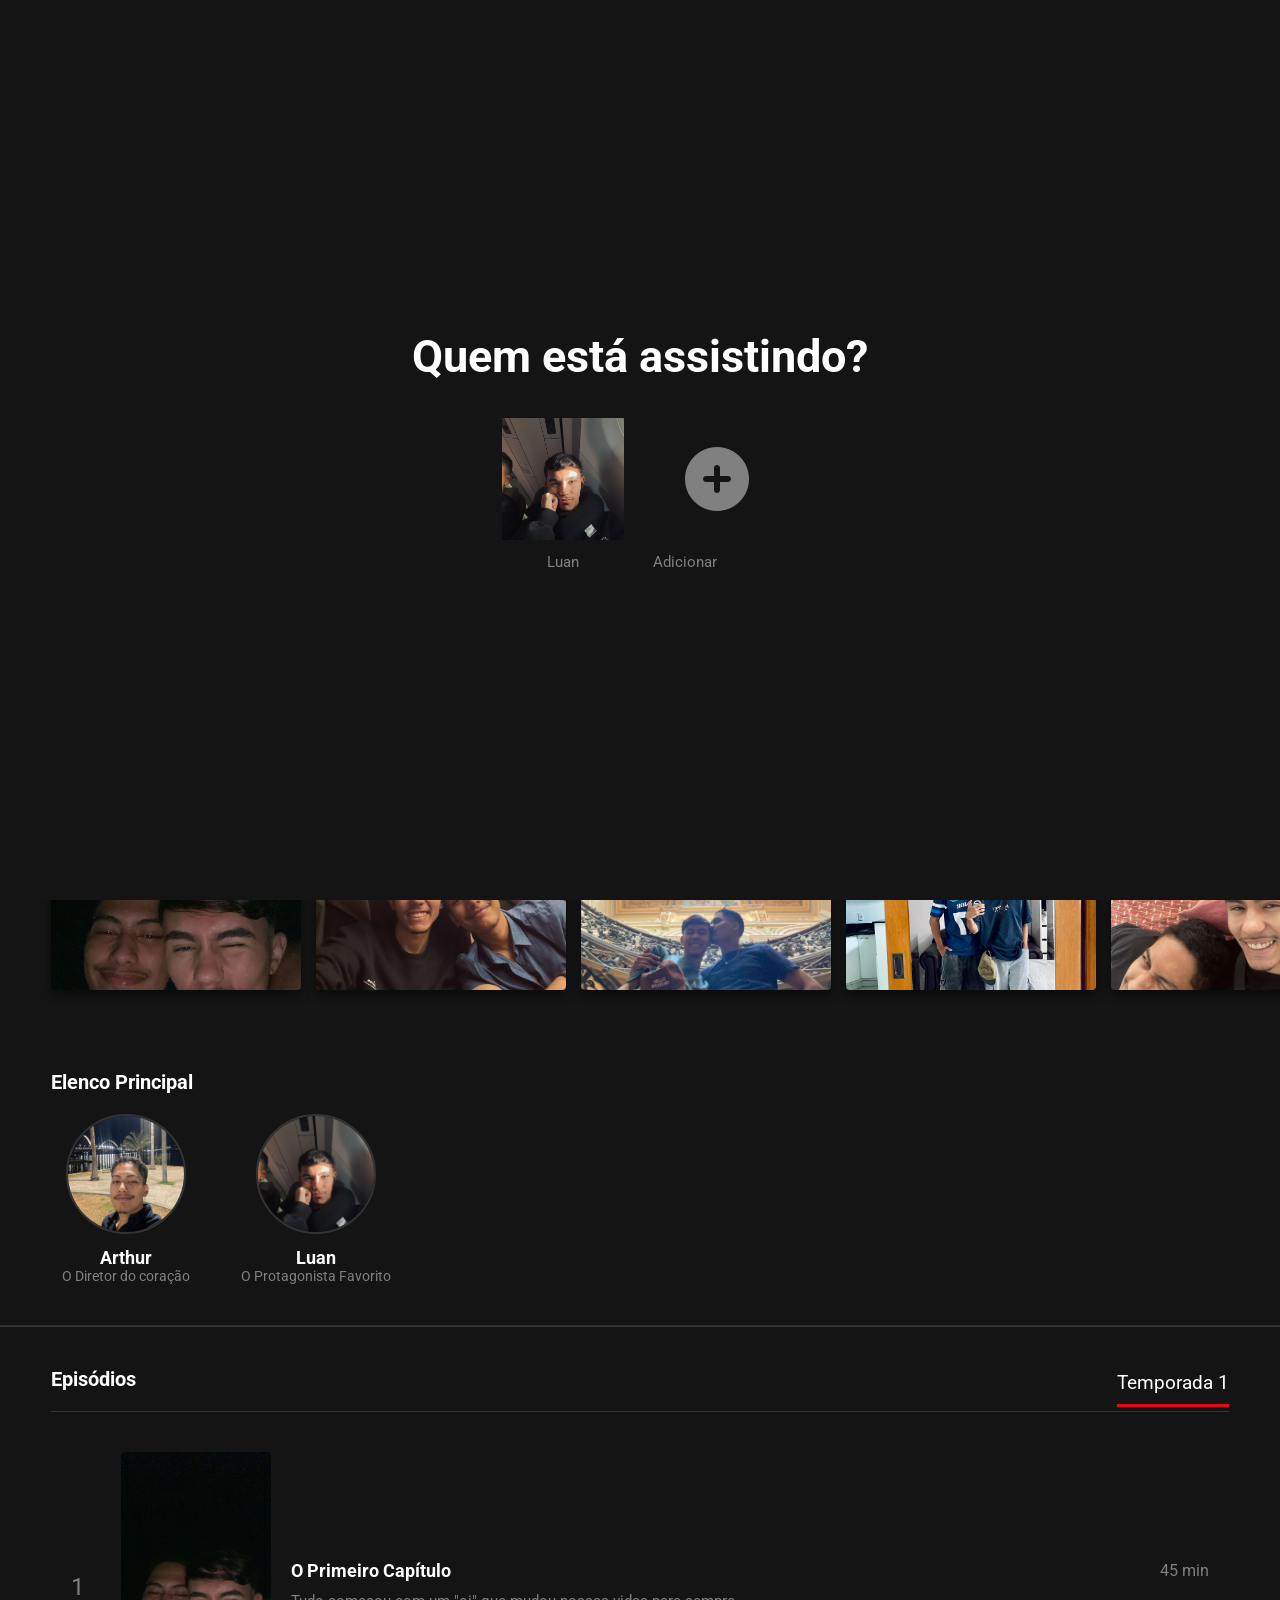
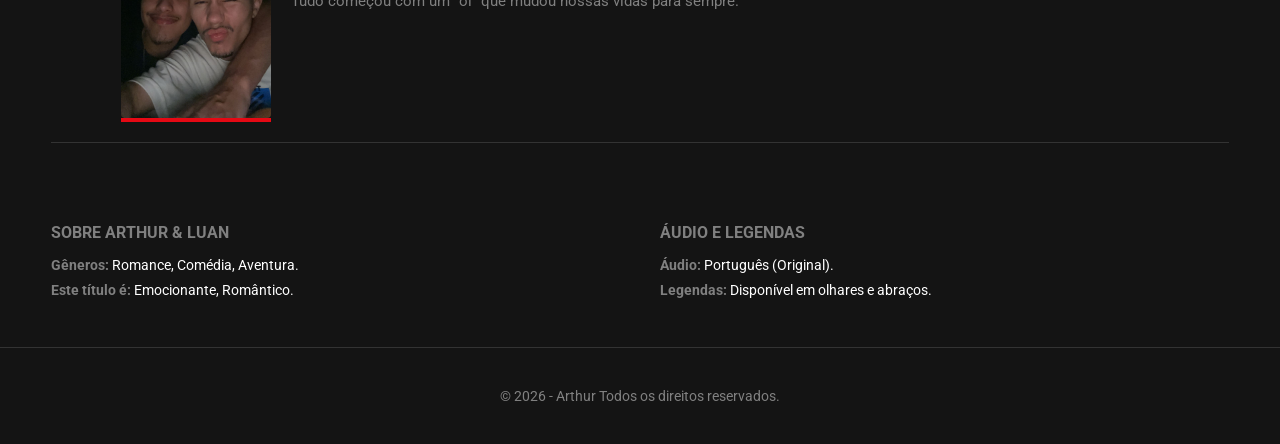
==== commit da469540: "feat: novas fotos e projeto finalizado" ====
--- a/index.html
+++ b/index.html
@@ -12,6 +12,13 @@
 </head>
 <body>
 
+<div id="modal-mensagem" class="modal">
+    <div class="modal-conteudo">
+        <span class="fechar-modal" onclick="fecharCardMensagem()">&times;</span>
+        <p id="texto-mensagem"></p>
+    </div>
+</div>
+
     <div id="tela-perfis" class="perfis-container">
         <h1 class="perfis-titulo">Quem está assistindo?</h1>
         <div class="perfis-lista">
@@ -39,6 +46,7 @@
             <a href="#momentos">Momentos</a>
             <a href="#episodios">Episódios</a>
             <a href="#banner-principal" id="nav-minha-lista">Minha Lista</a>
+            <a href="#" onclick="abrirModoConforto()">Modo Conforto</a>
         </nav>
     </header>
 
@@ -47,21 +55,21 @@
             <i class="fa-solid fa-arrow-left"></i> Voltar ao Início
         </button>
 
-        <div class="video-container">
-            <iframe 
-                id="meuVideo" 
-                width="100%" 
-                height="500" 
-                src="https://www.youtube.com/embed/HJXtL4OrN-o?rel=0&enablejsapi=1" 
-                title="YouTube video player" 
-                frameborder="0" 
-                allow="accelerometer; autoplay; clipboard-write; encrypted-media; gyroscope; picture-in-picture; web-share" 
-                allowfullscreen>
-            </iframe>
-        </div>
+<div class="video-container">
+    <iframe 
+        id="meuVideo" 
+        width="100%" 
+        height="500" 
+        src="https://www.youtube.com/embed/wvMhLp_obhM" 
+        title="YouTube video player" 
+        frameborder="0" 
+        allow="accelerometer; autoplay; clipboard-write; encrypted-media; gyroscope; picture-in-picture; web-share" 
+        allowfullscreen>
+    </iframe>
+</div>
         
         <div class="video-info">
-            <h2>Arthur e Luan: O Filme</h2>
+            <h2>Arthur e Luan: O Começo</h2>
             <p class="status">100% Relevante • 2026 • 1 Temporada</p>
             <p class="sinopse-detalhada">
                 Neste episódio especial, acompanhamos a jornada de dois protagonistas que descobriram que o amor real supera qualquer ficção. 
@@ -69,6 +77,78 @@
             </p>
         </div>
     </div>
+  <div id="modo-conforto" class="video-overlay" style="background: linear-gradient(to bottom, #0f0c29, #302b63, #24243e); display: none;">
+    
+    <button class="btn-voltar" onclick="fecharModoConforto()">
+        <i class="fa-solid fa-arrow-left"></i> Voltar ao Mundo
+    </button>
+    
+    <div class="video-info" style="text-align: center; margin-bottom: 30px;">
+        <h2 style="font-family: 'Great Vibes', cursive; font-size: 4rem; color: #fff;">Nosso Lugar Seguro</h2>
+        <p style="color: #ccc; font-size: 1.2rem;">Sempre que o mundo lá fora estiver pesado demais, clique aqui.</p>
+    </div>
+
+    <div class="cards-conforto">
+        
+        <!-- CARD 1 -->
+        <div class="card-conforto" onclick="exibirMensagem(`Você é único na minha vida, meu primeiro em tudo, e eu sei que sempre vai ser. Eu te amo hoje e sempre.
+
+Desde o dia em que te vi no show, eu senti algo diferente. E até hoje eu te olho do mesmo jeito.
+
+Um ano já passou, e pra mim é só o começo. Porque você não sai mais da minha vida.
+
+Eu percebi que te amava quando a sua felicidade se tornou tão importante quanto a minha. Em tudo, eu só penso: “queria você aqui comigo”.
+
+Eu te amo. Hoje, amanhã e sempre.
+
+Seu amor, Thur 🤍`)">
+            <i class="fa-solid fa-heart"></i>
+            <span>Abra quando... quiser saber o quanto eu te amo</span>
+        </div>
+
+        <!-- CARD 2 -->
+        <div class="card-conforto" onclick="exibirMensagem(`Quando a saudade apertar, lembra que cada pensamento meu é como um abraço te envolvendo, um sorriso te alcançando e um suspiro te acalmando.
+
+Mesmo distantes, nossos corações continuam conectados, e a saudade só mostra o quanto você é importante pra mim.
+
+Eu tô aqui, sempre, esperando o momento de te ver de novo e transformar essa saudade em alegria.
+
+Te amo 🤍
+
+Com amor,  
+Arthur`)">
+            <i class="fa-solid fa-face-smile-beam"></i>
+            <span>Abra quando... estiver com saudade</span>
+        </div>
+
+        <!-- CARD 3 -->
+        <div class="card-conforto" onclick="exibirMensagem(`Meu amor,
+
+Eu não sei exatamente o motivo da sua tristeza… mas queria que você soubesse que não está sozinho.
+
+Se foi algo que eu fiz ou falei, me desculpa de verdade. E se não for, ainda assim eu tô aqui com você.
+
+Se a culpa for minha, eu vou melhorar. Se for do mundo, a gente enfrenta juntos.
+
+O mais importante pra mim é ver você bem.
+
+Eu te amo, e sempre vou estar aqui por você 🤍
+
+Com amor,  
+Arthur`)">
+            <i class="fa-solid fa-shield-heart"></i>
+            <span>Abra quando... estiver se sentindo triste</span>
+        </div>
+
+        <!-- CARD 4 -->
+        <div class="card-conforto" onclick="window.open('https://www.youtube.com/watch?v=lFcSrYw-ARY', '_blank')">
+            <i class="fa-solid fa-music"></i>
+            <span>Música para acalmar</span>
+        </div>
+
+    </div>
+</div>
+
 
     <section class="banner" id="banner-principal">
         <div class="conteudo">
@@ -100,14 +180,12 @@
         <h2 class="titulo-momentos">Momentos Inesquecíveis</h2>
         <div class="swiper swiper-container">
             <div class="swiper-wrapper">
-                <div class="swiper-slide"><img src="assets/img/primeiro-encontro.jpeg" alt="Primeiro Encontro" class="momento"></div>
-                <div class="swiper-slide"><img src="assets/img/viagem1.jpeg" alt="Nossa Primeira viagem juntos" class="momento"></div>
-                 <div class="swiper-slide"><img src="assets/img/viagem.jpeg" alt="Nossa viagem em Bh" class="momento"></div>
-                 <div class="swiper-slide"><img src="assets/img/" alt="Nossa viagem em Paraty" class="momento"></div>
-                 <div class="swiper-slide"><img src="assets/img/" alt="Nossa viagem em Goiânia" class="momento"></div>
-                <div class="swiper-slide"><img src="assets/img/momentos2.jpeg" alt="Fulô especial" class="momento"></div>
-                <div class="swiper-slide"><img src="assets/img/shopping.jpeg" alt="Cinema Juntos" class="momento"></div>
-                <div class="swiper-slide"><img src="assets/img/momento.jpeg" alt="Feliz 1 Ano" class="momento"></div>
+                <div class="swiper-slide"><img src="assets/img/primeiro-encontro.jpeg" alt="Onde a nossa série favorita começou." class="momento"></div>
+                <div class="swiper-slide"><img src="assets/img/viagem1.jpeg" alt="O primeiro de muitos destinos ao seu lado." class="momento"></div>
+                <div class="swiper-slide"><img src="assets/img/teste.jpeg" alt="Uai, sô! Descobrindo Minas e criando memórias." class="momento"></div>
+                <div class="swiper-slide"><img src="assets/img/goiania.jpeg" alt="No coração do Brasil, encontrei o meu lugar: VOCÊ." class="momento"></div>
+                <div class="swiper-slide"><img src="assets/img/momentos2.jpeg" alt="Detalhes que fazem a vida florescer." class="momento"></div>
+                <div class="swiper-slide"><img src="assets/img/momento.jpeg" alt="365 dias sendo a minha melhor escolha. Te amo!" class="momento"></div>
             </div>
         </div>
     </section>
@@ -116,7 +194,7 @@
         <h2 class="titulo-momentos">Elenco Principal</h2>
         <div class="elenco-lista">
             <div class="ator">
-                <img src="assets/img/Gemini_Generated_Image_ua46cbua46cbua46.png" alt="Arthur">
+                <img src="assets/img/eu.jpeg" alt="Arthur">
                 <p class="nome-ator">Arthur</p>
                 <p class="personagem">O Diretor do coração</p>
             </div>
@@ -137,7 +215,7 @@
             <div class="episodio-card">
                 <div class="ep-numero">1</div>
                 <div class="ep-thumb">
-                    <img src="assets/img/Gemini_Generated_Image_ua46cbua46cbua46.png" alt="Ep 1">
+                    <img src="assets/img/primeiro-encontro.jpeg" alt="Ep 1">
                     <div class="barra-progresso"><div class="progresso" style="width: 100%;"></div></div>
                 </div>
                 <div class="ep-info">
@@ -145,7 +223,7 @@
                     <p>Tudo começou com um "oi" que mudou nossas vidas para sempre.</p>
                 </div>
             </div>
-            </div>
+        </div>
     </section>
 
     <section class="detalhes-tecnicos">
--- a/style.css
+++ b/style.css
@@ -88,7 +88,7 @@
 .banner {
     height: 85vh;
     background: linear-gradient(to right, rgba(0,0,0,0.8) 30%, transparent 70%), 
-                url('./assets/img/Gemini_Generated_Image_ua46cbua46cbua46.png') no-repeat center center/cover;
+                url('./assets/img/capa.jpeg') no-repeat center center/cover;
     display: flex; align-items: flex-end; padding: 0 4% 100px;
     position: relative;
 }
@@ -135,12 +135,14 @@
 /* ========================================================== */
 /* ================= GALERIA SWIPER ========================= */
 /* ========================================================== */
-.momentos { padding: 40px 4%; overflow: hidden; }
+.momentos { padding: 40px 4%; overflow: visible; }
 .titulo-momentos { margin-bottom: 20px; font-size: 20px; }
 
 .swiper { overflow: visible !important; display: flex; }
 .swiper-wrapper { display: flex; flex-direction: row; }
-.swiper-slide { flex-shrink: 0; width: auto; }
+.swiper-slide {
+    width: auto; /* Deixa o swiper usar o tamanho da imagem abaixo */
+}
 
 .swiper-slide img.momento {
     width: 250px; /* Largura fixa para manter o padrão */
@@ -161,12 +163,27 @@
 }
 
 .momento {
-    width: 250px; aspect-ratio: 16/9; object-fit: cover;
-    border-radius: 4px; transition: 0.3s; cursor: pointer;
-}
-
-.momento:hover { transform: scale(1.1); z-index: 5; }
-
+    width: 350px; /* Aumentamos de 250px para 350px */
+    aspect-ratio: 16 / 9; /* Mantém a proporção de cinema */
+    object-fit: cover; /* Enquadra a foto perfeitamente */
+    border-radius: 6px;
+    cursor: pointer;
+    transition: transform 0.4s cubic-bezier(0.25, 1, 0.5, 1); /* Animação mais suave */
+    box-shadow: 0 4px 10px rgba(0,0,0,0.5);
+}
+.momento:hover {
+    transform: scale(1.25); /* Zoom bem maior para destacar */
+    z-index: 999; /* Garante que a foto fique por cima de tudo */
+    box-shadow: 0 10px 20px rgba(0,0,0,0.8);
+    border: 1px solid rgba(255, 255, 255, 0.2);
+}
+
+/* Ajuste para Mobile (Para não vazar da tela do celular) */
+@media (max-width: 768px) {
+    .momento {
+        width: 280px; /* Tamanho médio no celular */
+    }
+}
 /* ========================================================== */
 /* =================== PÁGINA DE VÍDEO ====================== */
 /* ========================================================== */
@@ -354,4 +371,123 @@
     .episodio-card { flex-direction: column; align-items: flex-start; }
     .ep-thumb { width: 100%; }
     .detalhes-tecnicos { grid-template-columns: 1fr; }
+}
+
+/* ========================================================== */
+/* ================= MODO CONFORTO (CARDS) ================== */
+/* ========================================================== */
+
+.cards-conforto {
+    display: flex;
+    gap: 20px;
+    justify-content: center;
+    flex-wrap: wrap;
+    padding: 20px;
+}
+
+.card-conforto {
+    background: rgba(255, 255, 255, 0.05); /* Fundo quase transparente */
+    border: 1px solid rgba(255, 255, 255, 0.1);
+    border-radius: 15px;
+    padding: 35px 20px;
+    width: 220px;
+    text-align: center;
+    cursor: pointer;
+    transition: all 0.3s ease;
+    display: flex;
+    flex-direction: column;
+    align-items: center;
+    gap: 15px;
+}
+
+.card-conforto:hover {
+    background: rgba(255, 255, 255, 0.12);
+    transform: translateY(-8px);
+    border-color: #ff4d6d; /* Um rosa/vermelho suave */
+    box-shadow: 0 10px 25px rgba(0, 0, 0, 0.4);
+}
+
+.card-conforto i {
+    font-size: 3rem;
+    color: #e50914; /* Vermelho icônico */
+    transition: 0.3s;
+}
+
+.card-conforto:hover i {
+    transform: scale(1.1);
+}
+
+.card-conforto span {
+    font-weight: 700;
+    color: #fff;
+    font-size: 1.1rem;
+}
+
+/* ========================================================== */
+/* ============= MODAL DE MENSAGEM (FIX FINAL) ============== */
+/* ========================================================== */
+
+#modal-mensagem.modal {
+    display: none;
+    position: fixed;
+    top: 0; left: 0; 
+    width: 100%; height: 100%;
+    background-color: rgba(0, 0, 0, 0.95);
+    z-index: 30000; /* Garante que fique na frente de tudo */
+    justify-content: center;
+    align-items: center;
+}
+
+/* O Card da Carta - Não usa mais .modal-conteudo para não herdar erro */
+.modal-conteudo-carta {
+    background: #1a1a1a;
+    width: 90%;
+    max-width: 550px;
+    height: auto;
+    max-height: 80vh; /* Impede de sumir da tela */
+    border-radius: 15px;
+    border: 1px solid #333;
+    display: flex;
+    flex-direction: column;
+    position: relative;
+    overflow: hidden;
+    box-shadow: 0 20px 50px rgba(0,0,0,0.9);
+}
+
+.modal-header-fixo {
+    width: 100%;
+    padding: 15px 20px;
+    display: flex;
+    justify-content: flex-end;
+    background: #1a1a1a;
+}
+
+.modal-corpo-rolavel {
+    overflow-y: auto;
+    padding: 0 40px 40px;
+    display: flex;
+    flex-direction: column;
+    align-items: center;
+    text-align: center;
+}
+
+#texto-mensagem {
+    white-space: pre-wrap;
+    font-size: 1.2rem;
+    line-height: 1.8;
+    color: #efefef;
+    margin: 20px 0;
+}
+
+.icone-mensagem {
+    color: #e50914;
+    font-size: 2rem;
+    margin: 10px 0;
+}
+
+/* Scrollbar estilizada para o card */
+.modal-corpo-rolavel::-webkit-scrollbar { width: 6px; }
+.modal-corpo-rolavel::-webkit-scrollbar-thumb {
+    background: #e50914;
+    border-radius: 10px;
 }
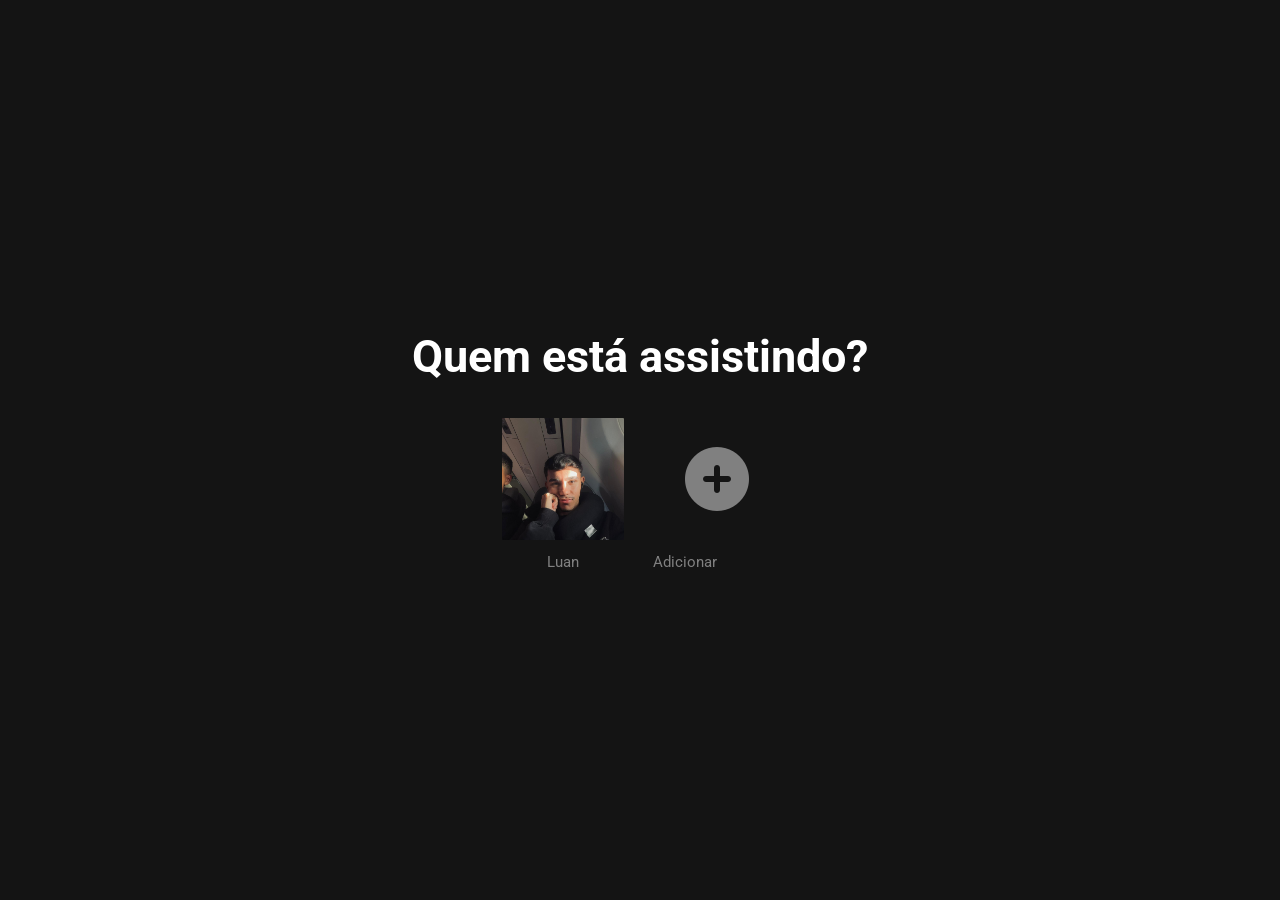
==== commit 3708dca8: "feat: novas fotos e projeto finalizado" ====
--- a/index.html
+++ b/index.html
@@ -3,6 +3,7 @@
 <head>
     <meta charset="UTF-8">
     <meta name="viewport" content="width=device-width, initial-scale=1.0">
+    <meta name="viewport" content="width=device-width, initial-scale=1.0, maximum-scale=1.0, user-scalable=no">
     <title>Feliz 1 Ano - Arthur & Luan</title>
     
     <link href="https://fonts.googleapis.com/css2?family=Great+Vibes&family=Roboto:wght@400;700&display=swap" rel="stylesheet">
@@ -37,6 +38,9 @@
         <img src="assets/img/Logo-Netflix.png" alt="Netflix Logo" class="logo-animada">
     </div>
 
+    <div id="conteudo-principal">
+
+
     <header class="cabecalho">
         <div class="logo">
             <img src="assets/img/Logo-Netflix.png" alt="Netflix" width="100px">
@@ -54,6 +58,7 @@
         <button class="btn-voltar" onclick="fecharVideo()">
             <i class="fa-solid fa-arrow-left"></i> Voltar ao Início
         </button>
+        
 
 <div class="video-container">
     <iframe 
@@ -240,6 +245,8 @@
     </section>
 
     <div id="modal-momento" class="modal">
+
+    </div>
         <span class="fechar-modal">&times;</span>
         <div class="modal-conteudo">
             <img id="img-modal" src="" alt="">
--- a/style.css
+++ b/style.css
@@ -81,6 +81,8 @@
     background-image: linear-gradient(to bottom, rgba(0,0,0,0.7) 10%, transparent);
     position: fixed; top: 0; width: 100%; z-index: 100;
     gap: 40px;
+    height: auto;
+    min-height: 70px;
 }
 
 .cabecalho nav a { color: #fff; text-decoration: none; font-size: 14px; margin-right: 15px; }
@@ -91,6 +93,7 @@
                 url('./assets/img/capa.jpeg') no-repeat center center/cover;
     display: flex; align-items: flex-end; padding: 0 4% 100px;
     position: relative;
+    background-size: cover;
 }
 
 .banner::after {
@@ -178,12 +181,55 @@
     border: 1px solid rgba(255, 255, 255, 0.2);
 }
 
-/* Ajuste para Mobile (Para não vazar da tela do celular) */
+
 @media (max-width: 768px) {
-    .momento {
-        width: 280px; /* Tamanho médio no celular */
-    }
-}
+    /* 1. Melhora a visibilidade do texto sobre a foto */
+    .banner::after {
+        background: linear-gradient(to top, #141414 30%, rgba(0,0,0,0.5) 70%, transparent 100%);
+    }
+
+    /* 2. Título principal mais harmônico */
+    .titulo-principal {
+        font-size: 3rem !important; /* Tamanho ideal para iPhone/Android */
+        margin-bottom: 8px;
+        text-shadow: 2px 2px 10px rgba(0,0,0,0.8);
+    }
+
+    /* 3. A DATA E O CONTADOR (Ficar em uma linha só ou quebrar bonito) */
+    .detalhes {
+        font-size: 0.85rem;
+        display: flex;
+        flex-direction: column;
+        align-items: center;
+        gap: 5px;
+        margin-bottom: 15px;
+    }
+
+    /* 4. A DESCRIÇÃO (Onde estava o problema) */
+    .descricao {
+        font-size: 1rem !important; /* Aumentamos um pouco a letra */
+        line-height: 1.5;
+        max-width: 90%; /* Dá respiro nas bordas laterais */
+        margin: 0 auto 20px auto; /* Centraliza a caixa de texto */
+        color: #e5e5e5;
+        display: block !important; /* Garante que não suma */
+        -webkit-line-clamp: unset !important; /* Mostra o texto todo se você quiser */
+    }
+
+    /* 5. Ajuste dos botões para não ficarem colados */
+    .botoes {
+        gap: 12px;
+        margin-top: 10px;
+    }
+
+    .btn-assistir, .btn-lista {
+        padding: 14px !important;
+        font-size: 1.1rem !important;
+        border-radius: 6px;
+    }
+}
+
+
 /* ========================================================== */
 /* =================== PÁGINA DE VÍDEO ====================== */
 /* ========================================================== */
@@ -258,60 +304,48 @@
     position: absolute; top: 10px; right: 20px; color: #fff; 
     font-size: 35px; cursor: pointer; z-index: 10;
 }
-
-/* ========================================================== */
-/* ========== AJUSTES DE RESPONSIVIDADE (MOBILE) ============ */
-/* ========================================================== */
-
+/* ========================================================== */
+/* ============ AJUSTES DE RESPONSIVIDADE (MOBILE) ========== */
+/* ========================================================== */
 @media (max-width: 768px) {
-    /* 1. Perfis: Faz os avatares ficarem menores e em fila */
-    .perfis-titulo { font-size: 1.5rem; text-align: center; }
-    .perfis-lista { flex-wrap: wrap; justify-content: center; gap: 15px; }
-    .avatar { width: 100px; height: 100px; min-width: 80px; min-height: 80px; }
-    .nome { font-size: 0.9rem; }
-
-    /* 2. Header: Esconde o menu para não embolar com o logo */
-    .cabecalho { padding: 0.5rem 4%; justify-content: center; }
-    .cabecalho nav { display: none; } 
-
-    /* 3. Banner: Ajusta o texto e os botões */
-    .banner { height: 70vh; padding-bottom: 40px; align-items: center; text-align: center; }
-    .titulo-principal { font-size: 40px !important; }
-    .descricao { font-size: 0.9rem; line-height: 1.4; }
-    .conteudo { max-width: 100%; }
-    
-    /* Botões empilhados para facilitar o clique no dedo */
-    .botoes { flex-direction: column; width: 100%; gap: 10px; }
-    .btn-assistir, .btn-lista { width: 100%; justify-content: center; padding: 12px; }
-
-    /* 4. Galeria de Momentos: Diminui as capas */
-    .momento { width: 180px; }
-    .titulo-momentos { font-size: 1.2rem; }
-
-    /* 5. Página de Vídeo: Ajusta o Player para não vazar */
-    .video-overlay { padding: 60px 15px 20px; }
-    .video-container { width: 100%; margin-bottom: 20px; }
-    .video-info h2 { font-size: 1.5rem; }
-    .sinopse-detalhada { font-size: 0.95rem; }
-    .btn-voltar { top: 15px; left: 15px; font-size: 1rem; }
-
-    /* 6. Elenco e Episódios */
-    .elenco-lista { gap: 20px; justify-content: center; }
-    .ator img {
-        width: 120px;
-        height: 120px;
-        border-radius: 50%; /* Deixa redondo */
-        object-fit: cover; /* Garante que o rosto não fique achatado */
-        border: 2px solid #333;
-        margin-bottom: 10px;
-    }
-    
-    .episodio-card { flex-direction: column; align-items: flex-start; padding: 15px 0; }
-    .ep-thumb { width: 100%; }
-    .ep-numero { display: none; } /* Esconde o número para ganhar espaço */
-    
-    .detalhes-tecnicos { grid-template-columns: 1fr; gap: 20px; }
-}
+    /* Garante que o corpo do site permita o scroll e as divs apareçam */
+    body, html {
+        overflow-y: auto !important;
+        height: auto !important;
+        -webkit-overflow-scrolling: touch; /* Melhora o scroll no iPhone */
+    }
+
+    /* Ajuste no Banner para não ocupar a tela toda e esconder o resto */
+    .banner {
+        height: 70vh !important; /* Reduzi um pouco a altura */
+        min-height: 500px;
+        display: flex !important;
+        flex-direction: column;
+        justify-content: flex-end;
+        background-attachment: scroll !important; /* iPhone tem bug com fixed */
+    }
+
+    /* FORÇAR AS SEÇÕES A APARECEREM */
+    section, .momentos, .elenco-container, .episodios-container, .detalhes-tecnicos, footer {
+        display: block !important;
+        width: 100% !important;
+        position: relative !important;
+        clear: both;
+        padding-top: 40px; /* Dá espaço entre as seções */
+    }
+
+    /* Ajuste nas imagens dos momentos para não sumirem */
+    .swiper-container {
+        width: 100% !important;
+        overflow: hidden !important;
+    }
+
+    .momento {
+        width: 250px !important; /* Garante tamanho visível no iPhone */
+    }
+}
+
+
 
 /* ========================================================== */
 /* ======================= RODAPÉ =========================== */
@@ -490,4 +524,15 @@
 .modal-corpo-rolavel::-webkit-scrollbar-thumb {
     background: #e50914;
     border-radius: 10px;
+}
+
+
+
+
+
+
+#conteudo-principal {
+    display: none;
+    opacity: 0;
+    transition: opacity 0.8s ease-in;
 }
